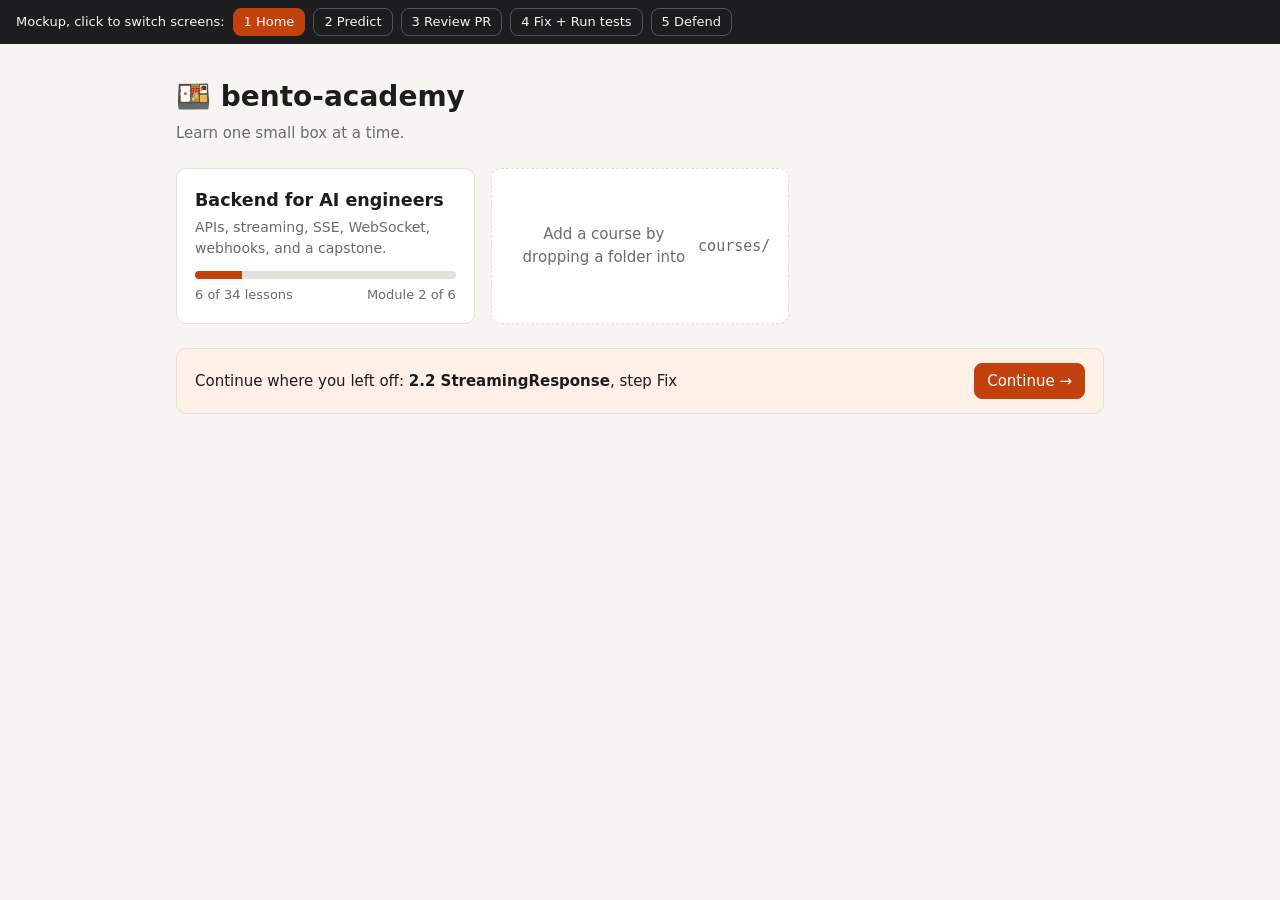
==== docs/ui-mockup.html @ 78157f22 "Add clickable UI mockup of the learning interface Co-Authored-By: Claude Opus 5.5 <noreply@anthropic" ====
<!doctype html>
<html lang="en">
<head>
<meta charset="utf-8">
<meta name="viewport" content="width=device-width, initial-scale=1">
<title>bento-academy UI mockup</title>
<style>
:root{
  --bg:#f6f5f2;--panel:#ffffff;--ink:#1d1d1f;--muted:#6b6b70;--line:#e3e1dc;
  --accent:#c2410c;--accent-soft:#fff1e8;--ok:#15803d;--ok-soft:#e8f6ed;
  --bad:#b91c1c;--bad-soft:#fdecec;--warn:#a16207;--warn-soft:#fdf6e3;
  --code-bg:#1e1e24;--code-ink:#e6e6e6;--code-muted:#7d7d88;--code-hl:#3a2a20;
  --radius:10px;--mono:ui-monospace,SFMono-Regular,Menlo,Consolas,monospace;
}
@media (prefers-color-scheme:dark){:root{
  --bg:#141417;--panel:#1c1c20;--ink:#ececf0;--muted:#9a9aa3;--line:#2c2c33;
  --accent:#fb923c;--accent-soft:#2a1d14;--ok:#4ade80;--ok-soft:#14261b;
  --bad:#f87171;--bad-soft:#2b1717;--warn:#facc15;--warn-soft:#2a2410;
}}
*{box-sizing:border-box}
body{margin:0;font:15px/1.5 system-ui,-apple-system,Segoe UI,sans-serif;background:var(--bg);color:var(--ink)}
button{font:inherit;cursor:pointer;border:1px solid var(--line);background:var(--panel);color:var(--ink);border-radius:8px;padding:6px 12px}
button.primary{background:var(--accent);border-color:var(--accent);color:#fff}
button:hover{border-color:var(--accent)}
code,pre{font-family:var(--mono)}
.mock-nav{display:flex;gap:8px;padding:8px 16px;background:var(--ink);color:var(--bg);font-size:13px;align-items:center;flex-wrap:wrap}
.mock-nav button{background:transparent;color:var(--bg);border-color:#555;padding:3px 10px;font-size:13px}
.mock-nav button.on{background:var(--accent);border-color:var(--accent);color:#fff}
.screen{display:none}.screen.on{display:block}

/* home */
.home{max-width:960px;margin:0 auto;padding:32px 16px}
.home h1{margin:0 0 4px;font-size:28px}
.home .sub{color:var(--muted);margin:0 0 24px}
.cards{display:grid;grid-template-columns:repeat(auto-fill,minmax(280px,1fr));gap:16px}
.card{background:var(--panel);border:1px solid var(--line);border-radius:var(--radius);padding:18px;cursor:pointer}
.card:hover{border-color:var(--accent)}
.card h3{margin:0 0 4px}.card p{margin:0 0 12px;color:var(--muted);font-size:14px}
.bar{height:8px;background:var(--line);border-radius:4px;overflow:hidden}
.bar>i{display:block;height:100%;background:var(--accent)}
.meta{display:flex;justify-content:space-between;font-size:13px;color:var(--muted);margin-top:6px}
.card.empty{border-style:dashed;cursor:default;display:flex;align-items:center;justify-content:center;color:var(--muted);min-height:140px;text-align:center}
.continue{margin-top:24px;background:var(--accent-soft);border:1px solid var(--line);border-radius:var(--radius);padding:14px 18px;display:flex;justify-content:space-between;align-items:center;gap:12px;flex-wrap:wrap}

/* lesson layout */
.top{display:flex;align-items:center;gap:12px;padding:10px 16px;background:var(--panel);border-bottom:1px solid var(--line);flex-wrap:wrap}
.crumbs{color:var(--muted);font-size:14px}.crumbs b{color:var(--ink)}
.top .spacer{flex:1}
.steps{display:flex;gap:4px;flex-wrap:wrap}
.step{font-size:13px;padding:4px 10px;border-radius:999px;border:1px solid var(--line);color:var(--muted);background:var(--panel)}
.step.done{color:var(--ok);border-color:var(--ok);background:var(--ok-soft)}
.step.cur{color:#fff;background:var(--accent);border-color:var(--accent)}
.layout{display:grid;grid-template-columns:240px minmax(0,1fr) minmax(0,1.15fr);height:calc(100vh - 100px)}
.side{border-right:1px solid var(--line);overflow:auto;padding:12px;background:var(--panel)}
.side h4{margin:14px 0 6px;font-size:12px;text-transform:uppercase;letter-spacing:.04em;color:var(--muted)}
.side a{display:flex;gap:8px;align-items:center;padding:5px 8px;border-radius:6px;color:var(--ink);text-decoration:none;font-size:14px}
.side a:hover{background:var(--bg)}.side a.cur{background:var(--accent-soft);font-weight:600}
.dot{width:16px;height:16px;border-radius:50%;border:2px solid var(--line);flex:none;display:grid;place-items:center;font-size:10px}
.dot.done{background:var(--ok);border-color:var(--ok);color:#fff}
.side .quiz{color:var(--muted)}
.left{overflow:auto;padding:20px 24px;border-right:1px solid var(--line)}
.left h2{margin:0 0 8px;font-size:22px}
.left h3{margin:20px 0 6px;font-size:16px}
.left p{margin:0 0 10px}
.ex{background:var(--code-bg);color:var(--code-ink);padding:12px;border-radius:8px;font-size:13px;overflow:auto}
.task{background:var(--accent-soft);border-left:4px solid var(--accent);padding:10px 14px;border-radius:6px}
.fold{border:1px solid var(--line);border-radius:8px;margin:10px 0;background:var(--panel)}
.fold summary{padding:10px 14px;cursor:pointer;font-weight:600}
.fold .body{padding:0 14px 12px;font-size:14px}
.lock{font-size:12px;color:var(--muted);font-weight:400;margin-left:6px}
.right{display:flex;flex-direction:column;min-height:0}
.tool{display:flex;gap:8px;padding:8px 12px;border-bottom:1px solid var(--line);background:var(--panel);align-items:center;flex-wrap:wrap}
.tool .file{font-family:var(--mono);font-size:13px;color:var(--muted);margin-right:auto}
.sync{font-size:12px;color:var(--ok)}
.editor{flex:1;background:var(--code-bg);color:var(--code-ink);font:13px/1.6 var(--mono);overflow:auto;padding:10px 0;min-height:0}
.ln{display:flex;white-space:pre}
.ln .n{width:44px;text-align:right;padding-right:12px;color:var(--code-muted);user-select:none;flex:none}
.ln.hl{background:var(--code-hl)}
.ln .cm{color:#8fbf7f}.ln .kw{color:#c792ea}.ln .st{color:#f0c674}
.review .ln{cursor:pointer}.review .ln:hover .n{color:var(--accent)}
.review .ln.flag .n::before{content:"● ";color:var(--accent)}
.results{border-top:1px solid var(--line);background:var(--panel);max-height:40%;overflow:auto;padding:10px 14px}
.results h4{margin:0 0 8px;display:flex;justify-content:space-between;font-size:14px}
.chk{display:flex;gap:10px;padding:6px 0;border-bottom:1px solid var(--line);font-size:14px}
.chk:last-child{border:0}
.chk .ic{flex:none;width:20px;text-align:center;font-weight:700}
.chk.pass .ic{color:var(--ok)}.chk.fail .ic{color:var(--bad)}
.chk small{display:block;color:var(--muted)}
.tag{font-size:11px;padding:1px 7px;border-radius:999px;border:1px solid var(--line);margin-left:6px;color:var(--muted)}
.tag.bp{border-color:var(--accent);color:var(--accent)}
.comment{margin:4px 12px 8px 56px;background:var(--panel);color:var(--ink);border:1px solid var(--line);border-radius:8px;padding:8px 10px;font:13px/1.4 system-ui,sans-serif;white-space:normal}
.comment .row{display:flex;gap:6px;margin-bottom:6px;flex-wrap:wrap}
.comment select,.comment textarea{font:inherit;background:var(--bg);color:var(--ink);border:1px solid var(--line);border-radius:6px;padding:4px}
.comment textarea{width:100%;min-height:44px}
.sev-blocker{color:var(--bad)}.sev-major{color:var(--warn)}
.score{display:grid;grid-template-columns:repeat(3,1fr);gap:8px;margin-bottom:10px}
.score div{background:var(--bg);border-radius:8px;padding:8px;text-align:center;font-size:13px;color:var(--muted)}
.score b{display:block;font-size:20px;color:var(--ink)}
.pr{font-size:13px;color:var(--muted);padding:8px 12px;border-bottom:1px solid var(--line);background:var(--panel)}
.pr b{color:var(--ink)}
.badge{display:inline-block;font-size:11px;padding:1px 8px;border-radius:999px;background:var(--warn-soft);color:var(--warn);margin-left:6px}
.opt{display:block;border:1px solid var(--line);border-radius:8px;padding:8px 12px;margin:6px 0;cursor:pointer;background:var(--panel)}
.opt.right-ans{border-color:var(--ok);background:var(--ok-soft)}
.note{font-size:13px;color:var(--muted)}
@media (max-width:900px){
  .layout{grid-template-columns:1fr;height:auto}
  .side{display:none}
  .left{border-right:0;border-bottom:1px solid var(--line)}
  .editor{min-height:360px}
}
</style>
</head>
<body>

<div class="mock-nav">
  <span>Mockup, click to switch screens:</span>
  <button data-s="home" class="on">1 Home</button>
  <button data-s="predict">2 Predict</button>
  <button data-s="review">3 Review PR</button>
  <button data-s="fix">4 Fix + Run tests</button>
  <button data-s="defend">5 Defend</button>
</div>

<!-- HOME -->
<section class="screen on" id="home">
  <div class="home">
    <h1>🍱 bento-academy</h1>
    <p class="sub">Learn one small box at a time.</p>
    <div class="cards">
      <div class="card" data-go="fix">
        <h3>Backend for AI engineers</h3>
        <p>APIs, streaming, SSE, WebSocket, webhooks, and a capstone.</p>
        <div class="bar"><i style="width:18%"></i></div>
        <div class="meta"><span>6 of 34 lessons</span><span>Module 2 of 6</span></div>
      </div>
      <div class="card empty">Add a course by dropping a folder into <code>courses/</code></div>
    </div>
    <div class="continue">
      <span>Continue where you left off: <b>2.2 StreamingResponse</b>, step Fix</span>
      <button class="primary" data-go="fix">Continue →</button>
    </div>
  </div>
</section>

<!-- shared lesson chrome is duplicated per screen for a static mockup -->
<template id="chrome">
  <div class="top">
    <span class="crumbs">Backend for AI engineers › Streaming › <b>2.2 StreamingResponse</b></span>
    <span class="spacer"></span>
    <div class="steps">
      <span class="step" data-k="concept">Concept</span>
      <span class="step" data-k="predict">Predict</span>
      <span class="step" data-k="review">Review</span>
      <span class="step" data-k="fix">Fix</span>
      <span class="step" data-k="prove">Prove</span>
      <span class="step" data-k="defend">Defend</span>
    </div>
  </div>
</template>
<template id="side">
  <nav class="side">
    <h4>1 · API fundamentals</h4>
    <a><span class="dot done">✓</span>1.1 Methods & status codes</a>
    <a><span class="dot done">✓</span>1.2 Pydantic models</a>
    <a><span class="dot done">✓</span>1.3 Async vs sync</a>
    <a><span class="dot done">✓</span>1.4 Timeouts & retries</a>
    <a><span class="dot done">✓</span>1.5 Error handling</a>
    <a><span class="dot done">✓</span>1.6 Pagination</a>
    <a><span class="dot"></span>1.7 Auth: API key & JWT</a>
    <a class="quiz"><span class="dot"></span>Quiz · Design question</a>
    <h4>2 · Streaming</h4>
    <a><span class="dot done">✓</span>2.1 Generators</a>
    <a class="cur"><span class="dot"></span>2.2 StreamingResponse</a>
    <a><span class="dot"></span>2.3 Chunked transfer</a>
    <a><span class="dot"></span>2.4 Backpressure</a>
    <a><span class="dot"></span>2.5 Client disconnects</a>
    <a class="quiz"><span class="dot"></span>Quiz · Design question</a>
    <h4>3 · SSE</h4><a><span class="dot"></span>3.1 Event format</a><a><span class="dot"></span>…</a>
    <h4>4 · WebSocket</h4><a><span class="dot"></span>…</a>
    <h4>5 · Webhooks</h4><a><span class="dot"></span>…</a>
    <h4>6 · Capstone</h4><a><span class="dot"></span>…</a>
  </nav>
</template>

<!-- PREDICT -->
<section class="screen" id="predict" data-step="predict">
  <div class="layout">
    <div data-side></div>
    <div class="left">
      <h2>Predict</h2>
      <p class="note">Read the code on the right. Answer before you run it.</p>
      <h3>Q1. The client reads the stream as it arrives. When does it see the first token?</h3>
      <label class="opt">A. After ~1.0 s, when the whole response is ready</label>
      <label class="opt right-ans">B. After ~0.1 s, the first <code>yield</code> ✓</label>
      <label class="opt">C. Immediately, before the generator starts</label>
      <p class="note">✓ Correct. <code>StreamingResponse</code> sends each chunk as the generator yields it. Click <b>Run it</b> to see the timings.</p>
      <h3>Q2. Does the response have a <code>Content-Length</code> header?</h3>
      <label class="opt">A. Yes, FastAPI computes it</label>
      <label class="opt">B. No, the length is unknown up front</label>
    </div>
    <div class="right">
      <div class="tool"><span class="file">predict/snippet.py (read-only)</span><button class="primary">▶ Run it</button></div>
      <div class="editor" data-code="predict"></div>
      <div class="results"><h4>Output</h4><pre style="margin:0;font-size:13px">t=0.10s  b'tok0 '
t=0.20s  b'tok1 '
…
t=1.00s  b'tok9 '</pre></div>
    </div>
  </div>
</section>

<!-- REVIEW -->
<section class="screen" id="review" data-step="review">
  <div class="layout">
    <div data-side></div>
    <div class="left">
      <h2>Review the PR</h2>
      <p>An AI agent opened this PR: <i>“Add /chat/stream endpoint that streams LLM tokens.”</i> The tests it wrote pass. Would you merge it?</p>
      <p class="note">Click a line number to leave a comment. Pick severity and category, and say why in one line.</p>
      <div class="task">Find the blockers. You can leave as many comments as you want; comments on correct code count against precision.</div>
      <h3>Your review</h3>
      <div class="score">
        <div><b>2 / 3</b>blockers found</div>
        <div><b>1 / 2</b>majors found</div>
        <div><b>1</b>false alarm</div>
      </div>
      <details class="fold"><summary>Missed: line 13 — blocker</summary><div class="body">The generator never stops when the client disconnects. Each abandoned tab keeps billing LLM tokens. Fix: catch cancellation and close the upstream stream in <code>finally</code>.</div></details>
      <details class="fold"><summary>Model review (how a Lead would write it)</summary><div class="body">Blocking: <code>time.sleep</code> inside an async generator stalls the event loop for every user…</div></details>
      <button class="primary" style="margin-top:8px">Submit review</button>
      <button>Next: fix it →</button>
    </div>
    <div class="right review">
      <div class="pr"><b>PR #12</b> by <b>ai-agent</b><span class="badge">AI-generated</span> · app/chat.py · +24 −0</div>
      <div class="editor" data-code="review"></div>
    </div>
  </div>
</section>

<!-- FIX -->
<section class="screen" id="fix" data-step="fix">
  <div class="layout">
    <div data-side></div>
    <div class="left">
      <h2>2.2 StreamingResponse</h2>
      <p>A normal response is built in full, then sent. A <b>streaming</b> response is sent piece by piece while your code is still producing it. In FastAPI you return a <code>StreamingResponse</code> wrapping a generator; each <code>yield</code> becomes one chunk on the wire…</p>
      <h3>Worked example</h3>
      <pre class="ex">async def tokens():
    for t in ["Hel", "lo"]:
        yield t.encode()

@app.get("/demo")
async def demo():
    return StreamingResponse(tokens(), media_type="text/plain")</pre>
      <h3>Your task</h3>
      <div class="task">Fix the PR you reviewed: stream tokens from <code>fake_llm()</code> without blocking the event loop, and stop generating when the client disconnects.</div>
      <details class="fold"><summary>Hints (1 of 3 shown)</summary><div class="body">1. Which call in the generator blocks the whole event loop? There is an async version of it.</div></details>
      <details class="fold"><summary>Best practice <span class="lock">unlocks when tests pass · open early</span></summary><div class="body">
        <b>In production</b> · <b>Common mistakes</b> · <b>Trade-offs</b> · <b>What breaks at scale</b> · <b>Security & reliability</b> · <b>Observability</b>
      </div></details>
      <details class="fold"><summary>Stretch: cap stream duration at 60 s <span class="lock">optional · own tests</span></summary><div class="body">…</div></details>
      <details class="fold"><summary>Read more</summary><div class="body">FastAPI: Stream Data · Starlette: Responses · HTTPX: Streaming responses</div></details>
    </div>
    <div class="right">
      <div class="tool">
        <span class="file">exercises/…/02-streaming-response/main.py</span>
        <span class="sync">● synced with disk</span>
        <button class="primary">▶ Run tests <small>Ctrl+Enter</small></button>
        <button>Hint</button><button>Show solution</button><button>Reset</button>
      </div>
      <div class="editor" data-code="fix"></div>
      <div class="results">
        <h4><span>Tests · 3 of 4 passed</span><span class="note">0.9 s</span></h4>
        <div class="chk pass"><span class="ic">✓</span><div>Endpoint returns 200 with text/plain</div></div>
        <div class="chk pass"><span class="ic">✓</span><div>Tokens arrive in more than one chunk</div></div>
        <div class="chk pass"><span class="ic">✓</span><div>First chunk arrives before the stream ends <span class="tag bp">best practice</span></div></div>
        <div class="chk fail"><span class="ic">✗</span><div>Generator stops after the client disconnects <span class="tag bp">best practice</span>
          <small>Expected the fake LLM to stop within 0.5 s of disconnect; it produced all 50 tokens. Hint: wrap the loop in try/finally.</small>
          <small><a href="#" style="color:var(--muted)">Show details</a></small></div></div>
      </div>
    </div>
  </div>
</section>

<!-- DEFEND -->
<section class="screen" id="defend" data-step="defend">
  <div class="layout">
    <div data-side></div>
    <div class="left">
      <h2>Defend it</h2>
      <p class="note">Answer out loud or in the box, then reveal the model answer.</p>
      <h3>Interview 1</h3>
      <p>Your streaming endpoint works locally but users behind the company proxy get the whole answer at once after 20 s. Walk me through how you'd debug it and what you'd change.</p>
      <textarea style="width:100%;min-height:90px;background:var(--panel);color:var(--ink);border:1px solid var(--line);border-radius:8px;padding:8px;font:inherit" placeholder="Your answer…"></textarea>
      <details class="fold"><summary>Reveal model answer</summary><div class="body">Suspect buffering by an intermediary…</div></details>
      <h3>Interview 2</h3>
      <p>Why might you choose NDJSON over SSE for an internal service-to-service token stream?</p>
      <details class="fold"><summary>Reveal model answer</summary><div class="body">…</div></details>
      <h3>Lesson complete</h3>
      <p>✓ Predict · ✓ Review (2/3 blockers) · ✓ Tests · ✓ Prove · <button class="primary">Next lesson →</button></p>
    </div>
    <div class="right">
      <div class="tool"><span class="file">Best practice</span></div>
      <div class="left" style="border:0">
        <h3>In production</h3><p>Behind nginx or a CDN, disable response buffering for streaming routes…</p>
        <h3>Common mistakes</h3>
        <pre class="ex"># ✗ blocks every user
time.sleep(0.1)
# ✓
await asyncio.sleep(0.1)</pre>
        <h3>Trade-offs</h3><p>Plain streaming vs SSE vs WebSocket…</p>
        <h3>What breaks at scale</h3><p>One open connection per user per worker…</p>
        <h3>Observability</h3><p>Log time-to-first-token, tokens/s, and disconnect reason…</p>
      </div>
    </div>
  </div>
</section>

<script>
const code = {
predict:`from fastapi import FastAPI
from fastapi.responses import StreamingResponse
import asyncio

app = FastAPI()

async def tokens():
    for i in range(10):
        await asyncio.sleep(0.1)
        yield f"tok{i} ".encode()

@app.get("/stream")
async def stream():
    return StreamingResponse(tokens(), media_type="text/plain")`,
review:`import time
from fastapi import FastAPI
from fastapi.responses import StreamingResponse
from .llm import fake_llm

app = FastAPI()

def log(msg):
    print(msg)

async def gen(prompt: str):
    log(f"prompt={prompt}")
    for tok in fake_llm(prompt):
        time.sleep(0.05)  # pace the output
        yield tok

@app.get("/chat/stream")
async def chat_stream(prompt: str):
    # stream the answer back to the user
    return StreamingResponse(gen(prompt))`,
fix:`import asyncio
from fastapi import FastAPI, Request
from fastapi.responses import StreamingResponse
from shared.fake_llm import fake_llm

app = FastAPI()

async def gen(request: Request, prompt: str):
    # TODO: don't block the event loop
    # TODO: stop when the client disconnects
    async for tok in fake_llm(prompt):
        yield tok.encode()

@app.get("/chat/stream")
async def chat_stream(request: Request, prompt: str):
    return StreamingResponse(gen(request, prompt), media_type="text/plain")`};
const esc=s=>s.replace(/&/g,"&amp;").replace(/</g,"&lt;");
function paint(src){
  return esc(src).split("\n").map((l,i)=>{
    l=l.replace(/(#.*)$/,'<span class="cm">$1</span>')
       .replace(/\b(import|from|async|def|await|for|in|return|yield)\b/g,'<span class="kw">$1</span>');
    return `<div class="ln" data-l="${i+1}"><span class="n">${i+1}</span><span>${l}</span></div>`;
  }).join("");
}
document.querySelectorAll("[data-code]").forEach(el=>el.innerHTML=paint(code[el.dataset.code]));
// pre-filled review comments
const rv=document.querySelector('#review [data-code]');
function addComment(line,sev,cat,text){
  const ln=rv.querySelector(`[data-l="${line}"]`);ln.classList.add("flag");
  const c=document.createElement("div");c.className="comment";
  c.innerHTML=`<div class="row"><select><option ${sev=="blocker"?"selected":""}>blocker</option><option ${sev=="major"?"selected":""}>major</option><option ${sev=="nit"?"selected":""}>nit</option></select>
  <select><option ${cat=="correctness"?"selected":""}>correctness</option><option ${cat=="security"?"selected":""}>security</option><option ${cat=="scale"?"selected":""}>scale</option><option ${cat=="reliability"?"selected":""}>reliability</option><option ${cat=="style"?"selected":""}>style</option></select></div>
  <textarea>${text}</textarea>`;
  ln.after(c);
}
addComment(14,"blocker","scale","time.sleep in an async generator blocks the event loop for every request.");
addComment(17,"major","reliability","No media_type, and prompt has no length limit.");
rv.addEventListener("click",e=>{const ln=e.target.closest(".ln");if(ln&&!ln.classList.contains("flag"))addComment(+ln.dataset.l,"major","correctness","")});
// chrome
const chromeHtml=document.getElementById("chrome").innerHTML, side=document.getElementById("side").innerHTML;
const order=["concept","predict","review","fix","prove","defend"];
document.querySelectorAll("[data-step]").forEach(s=>{
  s.insertAdjacentHTML("afterbegin",chromeHtml);
  s.querySelector("[data-side]").outerHTML=side;
  const cur=order.indexOf(s.dataset.step);
  s.querySelectorAll(".step").forEach(st=>{const i=order.indexOf(st.dataset.k);if(i<cur)st.classList.add("done");if(i===cur)st.classList.add("cur")});
});
function show(id){
  document.querySelectorAll(".screen").forEach(s=>s.classList.toggle("on",s.id===id));
  document.querySelectorAll(".mock-nav button").forEach(b=>b.classList.toggle("on",b.dataset.s===id));
  window.scrollTo(0,0);
}
document.querySelectorAll("[data-s]").forEach(b=>b.onclick=()=>show(b.dataset.s));
document.querySelectorAll("[data-go]").forEach(b=>b.onclick=()=>show(b.dataset.go));
</script>
</body>
</html>
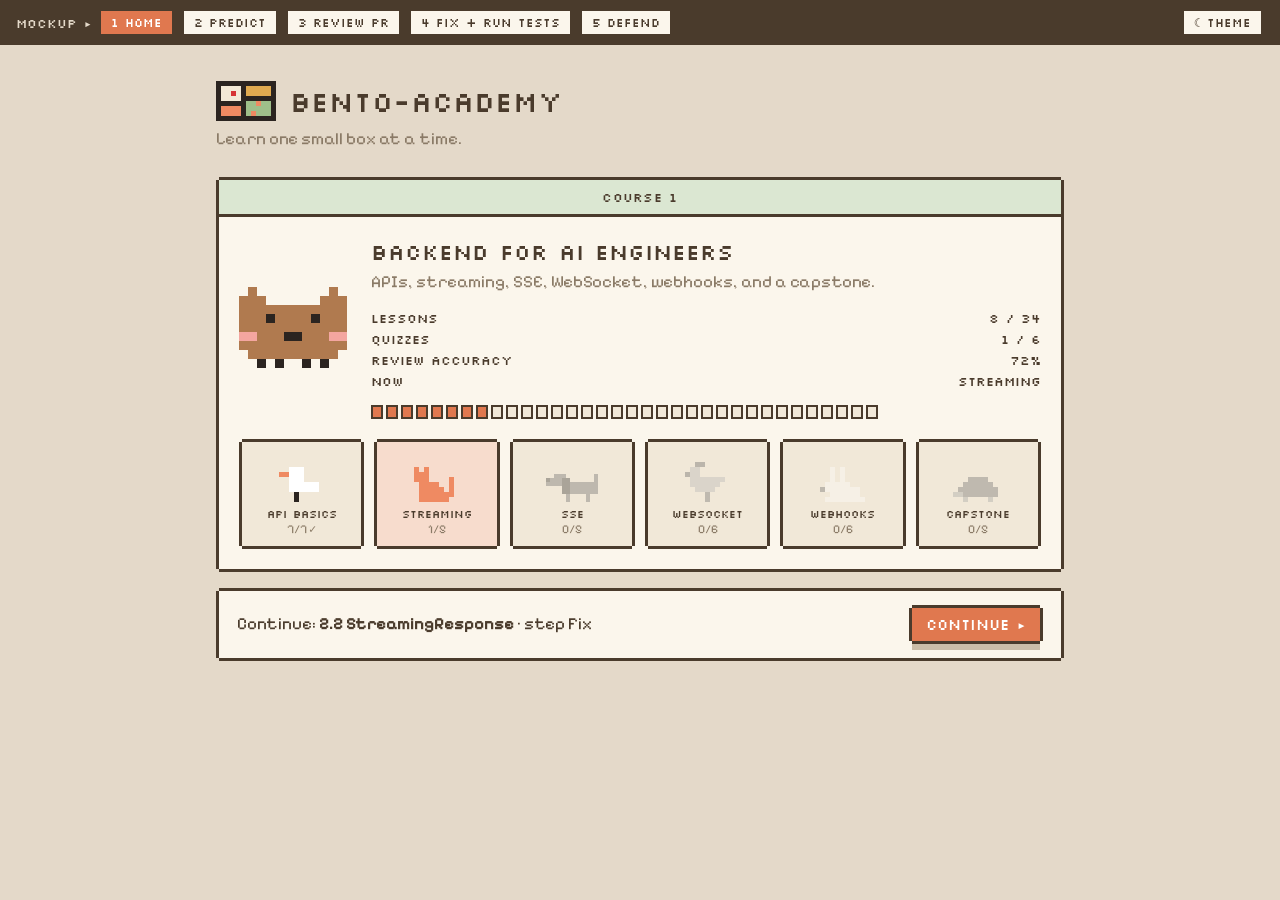
==== commit 24d009fb: "Restyle UI mockup as cozy 8-bit pixel art Co-Authored-By: Claude Opus 5.5 <noreply@anthropic.com> Cl" ====
--- a/docs/ui-mockup.html
+++ b/docs/ui-mockup.html
@@ -4,181 +4,279 @@
 <meta charset="utf-8">
 <meta name="viewport" content="width=device-width, initial-scale=1">
 <title>bento-academy UI mockup</title>
+<link rel="preconnect" href="https://fonts.googleapis.com">
+<link rel="preconnect" href="https://fonts.gstatic.com" crossorigin>
+<link href="https://fonts.googleapis.com/css2?family=Pixelify+Sans:wght@400;600&family=Silkscreen&display=swap" rel="stylesheet">
 <style>
 :root{
-  --bg:#f6f5f2;--panel:#ffffff;--ink:#1d1d1f;--muted:#6b6b70;--line:#e3e1dc;
-  --accent:#c2410c;--accent-soft:#fff1e8;--ok:#15803d;--ok-soft:#e8f6ed;
-  --bad:#b91c1c;--bad-soft:#fdecec;--warn:#a16207;--warn-soft:#fdf6e3;
-  --code-bg:#1e1e24;--code-ink:#e6e6e6;--code-muted:#7d7d88;--code-hl:#3a2a20;
-  --radius:10px;--mono:ui-monospace,SFMono-Regular,Menlo,Consolas,monospace;
-}
-@media (prefers-color-scheme:dark){:root{
-  --bg:#141417;--panel:#1c1c20;--ink:#ececf0;--muted:#9a9aa3;--line:#2c2c33;
-  --accent:#fb923c;--accent-soft:#2a1d14;--ok:#4ade80;--ok-soft:#14261b;
-  --bad:#f87171;--bad-soft:#2b1717;--warn:#facc15;--warn-soft:#2a2410;
+  --bg:#e4d9c9;          /* beige page, like the animal sheet */
+  --panel:#fbf6ec;       /* cream card */
+  --panel-2:#f1e8d8;     /* inset areas */
+  --ink:#4a3b2c;         /* dark brown pixel lines and text */
+  --muted:#8a7a66;
+  --accent:#e0784f;      /* cat orange */
+  --accent-ink:#ffffff;
+  --accent-soft:#f7dccd;
+  --mint:#dbe7d2;        /* header bar, like the pet card */
+  --ok:#5b7a4f;--ok-soft:#dbe7d2;
+  --bad:#c84a3a;--bad-soft:#f6d9d2;
+  --warn:#b8862f;--warn-soft:#f5e6c4;
+  --shadow:#cbbda8;
+  --code-bg:#2e2a24;--code-ink:#f1e7d3;--code-muted:#8a7d6a;--code-hl:#4a3a2c;
+  --code-kw:#f0a070;--code-cm:#9fbf8a;
+  --px:3px;
+  --pixel:"Pixelify Sans","Silkscreen",ui-monospace,monospace;
+  --label:"Silkscreen","Pixelify Sans",ui-monospace,monospace;
+  --mono:ui-monospace,SFMono-Regular,Menlo,Consolas,monospace;
+}
+@media (prefers-color-scheme:dark){:root:not([data-theme="light"]){
+  --bg:#231e19;--panel:#2f2822;--panel-2:#3a3129;--ink:#efe3cf;--muted:#a8977f;
+  --accent:#f08a5d;--accent-soft:#4a3125;--mint:#34402f;--ok:#9cc48a;--ok-soft:#2f3d2a;
+  --bad:#f08272;--bad-soft:#4a2620;--warn:#e8bd5f;--warn-soft:#45381c;--shadow:#16120e;
+  --code-bg:#1b1814;
 }}
+:root[data-theme="dark"]{
+  --bg:#231e19;--panel:#2f2822;--panel-2:#3a3129;--ink:#efe3cf;--muted:#a8977f;
+  --accent:#f08a5d;--accent-soft:#4a3125;--mint:#34402f;--ok:#9cc48a;--ok-soft:#2f3d2a;
+  --bad:#f08272;--bad-soft:#4a2620;--warn:#e8bd5f;--warn-soft:#45381c;--shadow:#16120e;
+  --code-bg:#1b1814;
+}
 *{box-sizing:border-box}
-body{margin:0;font:15px/1.5 system-ui,-apple-system,Segoe UI,sans-serif;background:var(--bg);color:var(--ink)}
-button{font:inherit;cursor:pointer;border:1px solid var(--line);background:var(--panel);color:var(--ink);border-radius:8px;padding:6px 12px}
-button.primary{background:var(--accent);border-color:var(--accent);color:#fff}
-button:hover{border-color:var(--accent)}
-code,pre{font-family:var(--mono)}
-.mock-nav{display:flex;gap:8px;padding:8px 16px;background:var(--ink);color:var(--bg);font-size:13px;align-items:center;flex-wrap:wrap}
-.mock-nav button{background:transparent;color:var(--bg);border-color:#555;padding:3px 10px;font-size:13px}
-.mock-nav button.on{background:var(--accent);border-color:var(--accent);color:#fff}
+html{-webkit-font-smoothing:none}
+body{margin:0;font:17px/1.45 var(--pixel);background:var(--bg);color:var(--ink)}
+code{font-family:var(--mono);font-size:.85em;background:var(--panel-2);padding:0 4px}
+svg.sprite{image-rendering:pixelated;shape-rendering:crispEdges;display:block}
+
+/* ---------- pixel primitives ---------- */
+/* Notched-corner pixel border: four hard shadows, no blur. */
+.px{
+  box-shadow:
+    0 calc(-1*var(--px)) 0 0 var(--ink),
+    0 var(--px) 0 0 var(--ink),
+    calc(-1*var(--px)) 0 0 0 var(--ink),
+    var(--px) 0 0 0 var(--ink);
+  margin:var(--px);
+}
+.px-drop{
+  box-shadow:
+    0 calc(-1*var(--px)) 0 0 var(--ink),
+    0 var(--px) 0 0 var(--ink),
+    calc(-1*var(--px)) 0 0 0 var(--ink),
+    var(--px) 0 0 0 var(--ink),
+    0 calc(3*var(--px)) 0 0 var(--shadow);
+}
+.btn{
+  font:15px var(--label);cursor:pointer;border:0;padding:7px 14px;margin:var(--px);
+  background:var(--panel);color:var(--ink);
+}
+.btn:hover{background:var(--panel-2)}
+.btn:active{transform:translateY(var(--px));box-shadow:
+    0 calc(-1*var(--px)) 0 0 var(--ink),0 var(--px) 0 0 var(--ink),
+    calc(-1*var(--px)) 0 0 0 var(--ink),var(--px) 0 0 0 var(--ink)}
+.btn.primary{background:var(--accent);color:var(--accent-ink)}
+.btn.primary:hover{filter:brightness(1.05)}
+.btn small{font-size:11px;opacity:.85}
+.label{font-family:var(--label);font-size:13px;letter-spacing:.02em;text-transform:uppercase}
+
+/* ---------- mockup switcher ---------- */
+.mock-nav{display:flex;gap:6px;padding:8px 16px;background:var(--ink);color:var(--bg);align-items:center;flex-wrap:wrap}
+.mock-nav span{font:13px var(--label)}
+.mock-nav .btn{font-size:12px;padding:4px 10px}
+.mock-nav .btn.on{background:var(--accent);color:#fff}
 .screen{display:none}.screen.on{display:block}
 
-/* home */
-.home{max-width:960px;margin:0 auto;padding:32px 16px}
-.home h1{margin:0 0 4px;font-size:28px}
-.home .sub{color:var(--muted);margin:0 0 24px}
-.cards{display:grid;grid-template-columns:repeat(auto-fill,minmax(280px,1fr));gap:16px}
-.card{background:var(--panel);border:1px solid var(--line);border-radius:var(--radius);padding:18px;cursor:pointer}
-.card:hover{border-color:var(--accent)}
-.card h3{margin:0 0 4px}.card p{margin:0 0 12px;color:var(--muted);font-size:14px}
-.bar{height:8px;background:var(--line);border-radius:4px;overflow:hidden}
-.bar>i{display:block;height:100%;background:var(--accent)}
-.meta{display:flex;justify-content:space-between;font-size:13px;color:var(--muted);margin-top:6px}
-.card.empty{border-style:dashed;cursor:default;display:flex;align-items:center;justify-content:center;color:var(--muted);min-height:140px;text-align:center}
-.continue{margin-top:24px;background:var(--accent-soft);border:1px solid var(--line);border-radius:var(--radius);padding:14px 18px;display:flex;justify-content:space-between;align-items:center;gap:12px;flex-wrap:wrap}
-
-/* lesson layout */
-.top{display:flex;align-items:center;gap:12px;padding:10px 16px;background:var(--panel);border-bottom:1px solid var(--line);flex-wrap:wrap}
-.crumbs{color:var(--muted);font-size:14px}.crumbs b{color:var(--ink)}
+/* ---------- home ---------- */
+.home{max-width:880px;margin:0 auto;padding:36px 16px 48px}
+.brand{display:flex;align-items:center;gap:14px}
+.brand h1{margin:0;font:28px var(--label)}
+.home .sub{color:var(--muted);margin:6px 0 28px}
+.course{background:var(--panel)}
+.course .head{background:var(--mint);padding:8px 16px;border-bottom:var(--px) solid var(--ink);text-align:center}
+.course .body{padding:20px;display:grid;grid-template-columns:auto 1fr;gap:24px;align-items:center}
+.course h2{margin:0 0 4px;font:22px var(--label)}
+.course p{margin:0 0 14px;color:var(--muted)}
+.stats{display:grid;grid-template-columns:1fr auto;gap:2px 24px;font-family:var(--label);font-size:13px;margin-bottom:14px}
+.stats span:nth-child(even){text-align:right}
+.blocks{display:flex;gap:3px;flex-wrap:wrap}
+.blocks i{width:12px;height:14px;background:var(--panel-2);outline:2px solid var(--ink);outline-offset:-2px}
+.blocks i.f{background:var(--accent)}
+.modules{display:grid;grid-template-columns:repeat(6,1fr);gap:10px;padding:0 20px 20px}
+.mod{background:var(--panel-2);padding:12px 6px 8px;text-align:center;cursor:pointer}
+.mod .art{height:48px;display:flex;align-items:flex-end;justify-content:center;margin-bottom:6px}
+.mod .name{font:11px var(--label);line-height:1.2}
+.mod .st{font-size:12px;color:var(--muted)}
+.mod.locked{cursor:default}
+.mod.locked .art{filter:grayscale(1) opacity(.35)}
+.mod.cur{background:var(--accent-soft)}
+.continue{margin-top:22px;background:var(--panel);padding:14px 18px;display:flex;justify-content:space-between;align-items:center;gap:12px;flex-wrap:wrap}
+
+/* ---------- lesson chrome ---------- */
+.top{display:flex;align-items:center;gap:12px;padding:8px 16px;background:var(--mint);border-bottom:var(--px) solid var(--ink);flex-wrap:wrap}
+.crumbs{font-size:15px;color:var(--muted)}.crumbs b{color:var(--ink);font-weight:600}
 .top .spacer{flex:1}
-.steps{display:flex;gap:4px;flex-wrap:wrap}
-.step{font-size:13px;padding:4px 10px;border-radius:999px;border:1px solid var(--line);color:var(--muted);background:var(--panel)}
-.step.done{color:var(--ok);border-color:var(--ok);background:var(--ok-soft)}
-.step.cur{color:#fff;background:var(--accent);border-color:var(--accent)}
-.layout{display:grid;grid-template-columns:240px minmax(0,1fr) minmax(0,1.15fr);height:calc(100vh - 100px)}
-.side{border-right:1px solid var(--line);overflow:auto;padding:12px;background:var(--panel)}
-.side h4{margin:14px 0 6px;font-size:12px;text-transform:uppercase;letter-spacing:.04em;color:var(--muted)}
-.side a{display:flex;gap:8px;align-items:center;padding:5px 8px;border-radius:6px;color:var(--ink);text-decoration:none;font-size:14px}
-.side a:hover{background:var(--bg)}.side a.cur{background:var(--accent-soft);font-weight:600}
-.dot{width:16px;height:16px;border-radius:50%;border:2px solid var(--line);flex:none;display:grid;place-items:center;font-size:10px}
-.dot.done{background:var(--ok);border-color:var(--ok);color:#fff}
+.steps{display:flex;gap:2px;flex-wrap:wrap}
+.step{font:12px var(--label);padding:4px 9px;margin:var(--px);background:var(--panel);color:var(--muted)}
+.step.done{background:var(--ok-soft);color:var(--ok)}
+.step.done::before{content:"✓ "}
+.step.cur{background:var(--accent);color:#fff}
+.layout{display:grid;grid-template-columns:250px minmax(0,1fr) minmax(0,1.15fr);height:calc(100vh - 96px)}
+.side{border-right:var(--px) solid var(--ink);overflow:auto;padding:10px 10px 20px;background:var(--panel)}
+.side h4{margin:14px 4px 6px;display:flex;align-items:center;gap:8px;font:12px var(--label);color:var(--muted)}
+.side a{display:flex;gap:8px;align-items:center;padding:4px 8px;color:var(--ink);text-decoration:none;font-size:15px;cursor:pointer}
+.side a:hover{background:var(--panel-2)}
+.side a.cur{background:var(--accent-soft);font-weight:600}
+.box{width:14px;height:14px;flex:none;outline:2px solid var(--ink);outline-offset:-2px;display:grid;place-items:center;font:10px var(--label);color:#fff}
+.box.done{background:var(--ok);outline-color:var(--ok)}
 .side .quiz{color:var(--muted)}
-.left{overflow:auto;padding:20px 24px;border-right:1px solid var(--line)}
-.left h2{margin:0 0 8px;font-size:22px}
-.left h3{margin:20px 0 6px;font-size:16px}
+.left{overflow:auto;padding:20px 24px;border-right:var(--px) solid var(--ink);background:var(--panel)}
+.left h2{margin:0 0 10px;font:22px var(--label)}
+.left h3{margin:22px 0 6px;font:15px var(--label)}
 .left p{margin:0 0 10px}
-.ex{background:var(--code-bg);color:var(--code-ink);padding:12px;border-radius:8px;font-size:13px;overflow:auto}
-.task{background:var(--accent-soft);border-left:4px solid var(--accent);padding:10px 14px;border-radius:6px}
-.fold{border:1px solid var(--line);border-radius:8px;margin:10px 0;background:var(--panel)}
-.fold summary{padding:10px 14px;cursor:pointer;font-weight:600}
-.fold .body{padding:0 14px 12px;font-size:14px}
-.lock{font-size:12px;color:var(--muted);font-weight:400;margin-left:6px}
-.right{display:flex;flex-direction:column;min-height:0}
-.tool{display:flex;gap:8px;padding:8px 12px;border-bottom:1px solid var(--line);background:var(--panel);align-items:center;flex-wrap:wrap}
-.tool .file{font-family:var(--mono);font-size:13px;color:var(--muted);margin-right:auto}
-.sync{font-size:12px;color:var(--ok)}
-.editor{flex:1;background:var(--code-bg);color:var(--code-ink);font:13px/1.6 var(--mono);overflow:auto;padding:10px 0;min-height:0}
+.ex{background:var(--code-bg);color:var(--code-ink);padding:12px;font:13px/1.55 var(--mono);overflow:auto;margin:6px var(--px) 10px}
+.task{background:var(--accent-soft);padding:10px 14px;margin:8px var(--px)}
+.task .label{display:block;color:var(--accent);margin-bottom:2px}
+.fold{background:var(--panel);margin:12px var(--px)}
+.fold summary{padding:8px 12px;cursor:pointer;font:14px var(--label);list-style:none;display:flex;align-items:center;gap:8px}
+.fold summary::-webkit-details-marker{display:none}
+.fold summary::before{content:"▶";font-size:10px}
+.fold[open] summary::before{content:"▼"}
+.fold .body{padding:0 14px 12px;font-size:15px}
+.lock{font:11px var(--label);color:var(--muted);margin-left:auto}
+.right{display:flex;flex-direction:column;min-height:0;background:var(--panel)}
+.tool{display:flex;gap:6px;padding:8px 10px;border-bottom:var(--px) solid var(--ink);background:var(--panel);align-items:center;flex-wrap:wrap}
+.tool .file{font:12px var(--mono);color:var(--muted);margin-right:auto}
+.sync{font:11px var(--label);color:var(--ok)}
+.editor{flex:1;background:var(--code-bg);color:var(--code-ink);font:13px/1.65 var(--mono);overflow:auto;padding:10px 0;min-height:0}
 .ln{display:flex;white-space:pre}
-.ln .n{width:44px;text-align:right;padding-right:12px;color:var(--code-muted);user-select:none;flex:none}
-.ln.hl{background:var(--code-hl)}
-.ln .cm{color:#8fbf7f}.ln .kw{color:#c792ea}.ln .st{color:#f0c674}
-.review .ln{cursor:pointer}.review .ln:hover .n{color:var(--accent)}
-.review .ln.flag .n::before{content:"● ";color:var(--accent)}
-.results{border-top:1px solid var(--line);background:var(--panel);max-height:40%;overflow:auto;padding:10px 14px}
-.results h4{margin:0 0 8px;display:flex;justify-content:space-between;font-size:14px}
-.chk{display:flex;gap:10px;padding:6px 0;border-bottom:1px solid var(--line);font-size:14px}
+.ln .n{width:46px;text-align:right;padding-right:12px;color:var(--code-muted);user-select:none;flex:none}
+.ln .cm{color:var(--code-cm)}.ln .kw{color:var(--code-kw)}
+.review .ln{cursor:pointer}.review .ln:hover{background:var(--code-hl)}
+.review .ln.flag .n{color:var(--accent)}
+.review .ln.flag .n::before{content:"■ "}
+.results{border-top:var(--px) solid var(--ink);background:var(--panel);max-height:42%;overflow:auto;padding:10px 14px}
+.results h4{margin:0 0 6px;display:flex;justify-content:space-between;align-items:center;font:13px var(--label)}
+.chk{display:flex;gap:10px;padding:6px 0;border-bottom:2px dashed var(--panel-2);font-size:15px}
 .chk:last-child{border:0}
-.chk .ic{flex:none;width:20px;text-align:center;font-weight:700}
-.chk.pass .ic{color:var(--ok)}.chk.fail .ic{color:var(--bad)}
-.chk small{display:block;color:var(--muted)}
-.tag{font-size:11px;padding:1px 7px;border-radius:999px;border:1px solid var(--line);margin-left:6px;color:var(--muted)}
-.tag.bp{border-color:var(--accent);color:var(--accent)}
-.comment{margin:4px 12px 8px 56px;background:var(--panel);color:var(--ink);border:1px solid var(--line);border-radius:8px;padding:8px 10px;font:13px/1.4 system-ui,sans-serif;white-space:normal}
+.chk .ic{flex:none;width:18px;height:18px;display:grid;place-items:center;font:12px var(--label);color:#fff;margin-top:2px}
+.chk.pass .ic{background:var(--ok)}.chk.fail .ic{background:var(--bad)}
+.chk small{display:block;color:var(--muted);font-size:14px}
+.chk.fail small.why{color:var(--bad)}
+.tag{font:10px var(--label);padding:1px 6px;margin-left:6px;background:var(--accent-soft);color:var(--accent);white-space:nowrap}
+.comment{margin:4px 14px 10px 58px;background:var(--panel);color:var(--ink);padding:8px 10px;font:15px/1.4 var(--pixel);white-space:normal}
 .comment .row{display:flex;gap:6px;margin-bottom:6px;flex-wrap:wrap}
-.comment select,.comment textarea{font:inherit;background:var(--bg);color:var(--ink);border:1px solid var(--line);border-radius:6px;padding:4px}
+.comment select,.comment textarea{font:14px var(--pixel);background:var(--panel-2);color:var(--ink);border:2px solid var(--ink);border-radius:0;padding:3px 4px}
 .comment textarea{width:100%;min-height:44px}
-.sev-blocker{color:var(--bad)}.sev-major{color:var(--warn)}
-.score{display:grid;grid-template-columns:repeat(3,1fr);gap:8px;margin-bottom:10px}
-.score div{background:var(--bg);border-radius:8px;padding:8px;text-align:center;font-size:13px;color:var(--muted)}
-.score b{display:block;font-size:20px;color:var(--ink)}
-.pr{font-size:13px;color:var(--muted);padding:8px 12px;border-bottom:1px solid var(--line);background:var(--panel)}
+.score{display:grid;grid-template-columns:repeat(3,1fr);gap:10px;margin:6px 0 12px}
+.score div{background:var(--panel-2);padding:8px;text-align:center;font:11px var(--label);color:var(--muted)}
+.score b{display:block;font:22px var(--label);color:var(--ink)}
+.pr{font-size:15px;color:var(--muted);padding:8px 12px;border-bottom:var(--px) solid var(--ink);background:var(--panel)}
 .pr b{color:var(--ink)}
-.badge{display:inline-block;font-size:11px;padding:1px 8px;border-radius:999px;background:var(--warn-soft);color:var(--warn);margin-left:6px}
-.opt{display:block;border:1px solid var(--line);border-radius:8px;padding:8px 12px;margin:6px 0;cursor:pointer;background:var(--panel)}
-.opt.right-ans{border-color:var(--ok);background:var(--ok-soft)}
-.note{font-size:13px;color:var(--muted)}
+.badge{display:inline-block;font:10px var(--label);padding:2px 7px;background:var(--warn-soft);color:var(--warn);margin-left:6px}
+.opt{display:block;background:var(--panel);padding:8px 12px;margin:10px var(--px);cursor:pointer}
+.opt:hover{background:var(--panel-2)}
+.opt.right-ans{background:var(--ok-soft)}
+.note{font-size:15px;color:var(--muted)}
+.bubble{display:flex;gap:12px;align-items:flex-end;margin:16px 0}
+.bubble .say{background:var(--panel);padding:8px 12px;font-size:15px}
+.answer{width:calc(100% - 2*var(--px));min-height:90px;background:var(--panel-2);color:var(--ink);border:0;padding:8px;font:16px var(--pixel)}
+.win{background:var(--ok-soft);padding:12px 14px;margin:18px var(--px);display:flex;gap:14px;align-items:center;flex-wrap:wrap}
 @media (max-width:900px){
   .layout{grid-template-columns:1fr;height:auto}
   .side{display:none}
-  .left{border-right:0;border-bottom:1px solid var(--line)}
+  .left{border-right:0;border-bottom:var(--px) solid var(--ink)}
   .editor{min-height:360px}
+  .course .body{grid-template-columns:1fr;justify-items:start}
+  .modules{grid-template-columns:repeat(3,1fr)}
 }
 </style>
 </head>
 <body>
 
 <div class="mock-nav">
-  <span>Mockup, click to switch screens:</span>
-  <button data-s="home" class="on">1 Home</button>
-  <button data-s="predict">2 Predict</button>
-  <button data-s="review">3 Review PR</button>
-  <button data-s="fix">4 Fix + Run tests</button>
-  <button data-s="defend">5 Defend</button>
+  <span>Mockup ▸</span>
+  <button class="btn px on" data-s="home">1 Home</button>
+  <button class="btn px" data-s="predict">2 Predict</button>
+  <button class="btn px" data-s="review">3 Review PR</button>
+  <button class="btn px" data-s="fix">4 Fix + Run tests</button>
+  <button class="btn px" data-s="defend">5 Defend</button>
+  <button class="btn px" id="theme" style="margin-left:auto">☾ theme</button>
 </div>
 
 <!-- HOME -->
 <section class="screen on" id="home">
   <div class="home">
-    <h1>🍱 bento-academy</h1>
+    <div class="brand"><span data-sprite="bento" data-size="5"></span><h1>bento-academy</h1></div>
     <p class="sub">Learn one small box at a time.</p>
-    <div class="cards">
-      <div class="card" data-go="fix">
-        <h3>Backend for AI engineers</h3>
-        <p>APIs, streaming, SSE, WebSocket, webhooks, and a capstone.</p>
-        <div class="bar"><i style="width:18%"></i></div>
-        <div class="meta"><span>6 of 34 lessons</span><span>Module 2 of 6</span></div>
-      </div>
-      <div class="card empty">Add a course by dropping a folder into <code>courses/</code></div>
-    </div>
-    <div class="continue">
-      <span>Continue where you left off: <b>2.2 StreamingResponse</b>, step Fix</span>
-      <button class="primary" data-go="fix">Continue →</button>
+
+    <div class="course px">
+      <div class="head label">Course 1</div>
+      <div class="body">
+        <span data-sprite="mascot" data-size="9"></span>
+        <div>
+          <h2>Backend for AI engineers</h2>
+          <p>APIs, streaming, SSE, WebSocket, webhooks, and a capstone.</p>
+          <div class="stats">
+            <span>Lessons</span><span>8 / 34</span>
+            <span>Quizzes</span><span>1 / 6</span>
+            <span>Review accuracy</span><span>72%</span>
+            <span>Now</span><span>Streaming</span>
+          </div>
+          <div class="blocks" id="blocks"></div>
+        </div>
+      </div>
+      <div class="modules">
+        <div class="mod px" data-go="fix"><div class="art"><span data-sprite="bird" data-size="5"></span></div><div class="name">API basics</div><div class="st">7/7 ✓</div></div>
+        <div class="mod px cur" data-go="fix"><div class="art"><span data-sprite="cat" data-size="5"></span></div><div class="name">Streaming</div><div class="st">1/5</div></div>
+        <div class="mod px locked"><div class="art"><span data-sprite="dog" data-size="4"></span></div><div class="name">SSE</div><div class="st">0/5</div></div>
+        <div class="mod px locked"><div class="art"><span data-sprite="chicken" data-size="5"></span></div><div class="name">WebSocket</div><div class="st">0/6</div></div>
+        <div class="mod px locked"><div class="art"><span data-sprite="rabbit" data-size="5"></span></div><div class="name">Webhooks</div><div class="st">0/6</div></div>
+        <div class="mod px locked"><div class="art"><span data-sprite="turtle" data-size="5"></span></div><div class="name">Capstone</div><div class="st">0/5</div></div>
+      </div>
+    </div>
+
+    <div class="continue px">
+      <span>Continue: <b>2.2 StreamingResponse</b> · step Fix</span>
+      <button class="btn primary px-drop" data-go="fix">Continue ▸</button>
     </div>
   </div>
 </section>
 
-<!-- shared lesson chrome is duplicated per screen for a static mockup -->
 <template id="chrome">
   <div class="top">
     <span class="crumbs">Backend for AI engineers › Streaming › <b>2.2 StreamingResponse</b></span>
     <span class="spacer"></span>
     <div class="steps">
-      <span class="step" data-k="concept">Concept</span>
-      <span class="step" data-k="predict">Predict</span>
-      <span class="step" data-k="review">Review</span>
-      <span class="step" data-k="fix">Fix</span>
-      <span class="step" data-k="prove">Prove</span>
-      <span class="step" data-k="defend">Defend</span>
+      <span class="step px" data-k="concept">Concept</span>
+      <span class="step px" data-k="predict">Predict</span>
+      <span class="step px" data-k="review">Review</span>
+      <span class="step px" data-k="fix">Fix</span>
+      <span class="step px" data-k="prove">Prove</span>
+      <span class="step px" data-k="defend">Defend</span>
     </div>
   </div>
 </template>
 <template id="side">
   <nav class="side">
-    <h4>1 · API fundamentals</h4>
-    <a><span class="dot done">✓</span>1.1 Methods & status codes</a>
-    <a><span class="dot done">✓</span>1.2 Pydantic models</a>
-    <a><span class="dot done">✓</span>1.3 Async vs sync</a>
-    <a><span class="dot done">✓</span>1.4 Timeouts & retries</a>
-    <a><span class="dot done">✓</span>1.5 Error handling</a>
-    <a><span class="dot done">✓</span>1.6 Pagination</a>
-    <a><span class="dot"></span>1.7 Auth: API key & JWT</a>
-    <a class="quiz"><span class="dot"></span>Quiz · Design question</a>
-    <h4>2 · Streaming</h4>
-    <a><span class="dot done">✓</span>2.1 Generators</a>
-    <a class="cur"><span class="dot"></span>2.2 StreamingResponse</a>
-    <a><span class="dot"></span>2.3 Chunked transfer</a>
-    <a><span class="dot"></span>2.4 Backpressure</a>
-    <a><span class="dot"></span>2.5 Client disconnects</a>
-    <a class="quiz"><span class="dot"></span>Quiz · Design question</a>
-    <h4>3 · SSE</h4><a><span class="dot"></span>3.1 Event format</a><a><span class="dot"></span>…</a>
-    <h4>4 · WebSocket</h4><a><span class="dot"></span>…</a>
-    <h4>5 · Webhooks</h4><a><span class="dot"></span>…</a>
-    <h4>6 · Capstone</h4><a><span class="dot"></span>…</a>
+    <h4><span data-sprite="bird" data-size="2"></span>1 · API basics</h4>
+    <a><span class="box done">✓</span>1.1 Methods & status codes</a>
+    <a><span class="box done">✓</span>1.2 Pydantic models</a>
+    <a><span class="box done">✓</span>1.3 Async vs sync</a>
+    <a><span class="box done">✓</span>1.4 Timeouts & retries</a>
+    <a><span class="box done">✓</span>1.5 Error handling</a>
+    <a><span class="box done">✓</span>1.6 Pagination</a>
+    <a><span class="box done">✓</span>1.7 Auth: API key & JWT</a>
+    <a class="quiz"><span class="box done">✓</span>Quiz · Design question</a>
+    <h4><span data-sprite="cat" data-size="2"></span>2 · Streaming</h4>
+    <a><span class="box done">✓</span>2.1 Generators</a>
+    <a class="cur"><span class="box"></span>2.2 StreamingResponse</a>
+    <a><span class="box"></span>2.3 Chunked transfer</a>
+    <a><span class="box"></span>2.4 Backpressure</a>
+    <a><span class="box"></span>2.5 Client disconnects</a>
+    <a class="quiz"><span class="box"></span>Quiz · Design question</a>
+    <h4><span data-sprite="dog" data-size="2"></span>3 · SSE</h4><a><span class="box"></span>3.1 Event format</a><a><span class="box"></span>…</a>
+    <h4><span data-sprite="chicken" data-size="2"></span>4 · WebSocket</h4><a><span class="box"></span>…</a>
+    <h4><span data-sprite="rabbit" data-size="2"></span>5 · Webhooks</h4><a><span class="box"></span>…</a>
+    <h4><span data-sprite="turtle" data-size="2"></span>6 · Capstone</h4><a><span class="box"></span>…</a>
   </nav>
 </template>
 
@@ -189,19 +287,19 @@
     <div class="left">
       <h2>Predict</h2>
       <p class="note">Read the code on the right. Answer before you run it.</p>
-      <h3>Q1. The client reads the stream as it arrives. When does it see the first token?</h3>
-      <label class="opt">A. After ~1.0 s, when the whole response is ready</label>
-      <label class="opt right-ans">B. After ~0.1 s, the first <code>yield</code> ✓</label>
-      <label class="opt">C. Immediately, before the generator starts</label>
-      <p class="note">✓ Correct. <code>StreamingResponse</code> sends each chunk as the generator yields it. Click <b>Run it</b> to see the timings.</p>
-      <h3>Q2. Does the response have a <code>Content-Length</code> header?</h3>
-      <label class="opt">A. Yes, FastAPI computes it</label>
-      <label class="opt">B. No, the length is unknown up front</label>
+      <h3>Q1 · When does the client see the first token?</h3>
+      <label class="opt px">A. After ~1.0 s, when the whole response is ready</label>
+      <label class="opt px right-ans">B. After ~0.1 s, at the first <code>yield</code> ✓</label>
+      <label class="opt px">C. Immediately, before the generator starts</label>
+      <div class="bubble"><span data-sprite="cat" data-size="4"></span><div class="say px">Correct! <code>StreamingResponse</code> sends each chunk as it is yielded. Press <b>Run it</b> to see the timings.</div></div>
+      <h3>Q2 · Is there a <code>Content-Length</code> header?</h3>
+      <label class="opt px">A. Yes, FastAPI computes it</label>
+      <label class="opt px">B. No, the length is unknown up front</label>
     </div>
     <div class="right">
-      <div class="tool"><span class="file">predict/snippet.py (read-only)</span><button class="primary">▶ Run it</button></div>
+      <div class="tool"><span class="file">predict/snippet.py · read-only</span><button class="btn primary px">▶ Run it</button></div>
       <div class="editor" data-code="predict"></div>
-      <div class="results"><h4>Output</h4><pre style="margin:0;font-size:13px">t=0.10s  b'tok0 '
+      <div class="results"><h4>Output</h4><pre style="margin:0;font:13px/1.5 var(--mono)">t=0.10s  b'tok0 '
 t=0.20s  b'tok1 '
 …
 t=1.00s  b'tok9 '</pre></div>
@@ -215,19 +313,18 @@
     <div data-side></div>
     <div class="left">
       <h2>Review the PR</h2>
-      <p>An AI agent opened this PR: <i>“Add /chat/stream endpoint that streams LLM tokens.”</i> The tests it wrote pass. Would you merge it?</p>
-      <p class="note">Click a line number to leave a comment. Pick severity and category, and say why in one line.</p>
-      <div class="task">Find the blockers. You can leave as many comments as you want; comments on correct code count against precision.</div>
-      <h3>Your review</h3>
+      <p>An AI agent opened this PR: <i>“Add /chat/stream endpoint that streams LLM tokens.”</i> Its own tests pass. Would you merge it?</p>
+      <p class="note">Click a line to comment. Pick severity and category, then say why in one line.</p>
+      <div class="task px"><span class="label">Goal</span>Find the blockers. Comments on correct code count as false alarms.</div>
+      <h3>Your score</h3>
       <div class="score">
-        <div><b>2 / 3</b>blockers found</div>
-        <div><b>1 / 2</b>majors found</div>
-        <div><b>1</b>false alarm</div>
-      </div>
-      <details class="fold"><summary>Missed: line 13 — blocker</summary><div class="body">The generator never stops when the client disconnects. Each abandoned tab keeps billing LLM tokens. Fix: catch cancellation and close the upstream stream in <code>finally</code>.</div></details>
-      <details class="fold"><summary>Model review (how a Lead would write it)</summary><div class="body">Blocking: <code>time.sleep</code> inside an async generator stalls the event loop for every user…</div></details>
-      <button class="primary" style="margin-top:8px">Submit review</button>
-      <button>Next: fix it →</button>
+        <div class="px"><b>2/3</b>blockers</div>
+        <div class="px"><b>1/2</b>majors</div>
+        <div class="px"><b>1</b>false alarm</div>
+      </div>
+      <details class="fold px"><summary>Missed · line 13 · blocker</summary><div class="body">The loop never stops when the client disconnects. Every closed tab keeps spending LLM tokens. Fix: check for disconnect and close the upstream stream in <code>finally</code>.</div></details>
+      <details class="fold px"><summary>Model review (how a Lead writes it)</summary><div class="body">Blocking: <code>time.sleep</code> inside an async generator stalls the event loop for every user…</div></details>
+      <div style="margin-top:12px"><button class="btn primary px-drop">Submit review</button> <button class="btn px">Next: fix it ▸</button></div>
     </div>
     <div class="right review">
       <div class="pr"><b>PR #12</b> by <b>ai-agent</b><span class="badge">AI-generated</span> · app/chat.py · +24 −0</div>
@@ -242,9 +339,9 @@
     <div data-side></div>
     <div class="left">
       <h2>2.2 StreamingResponse</h2>
-      <p>A normal response is built in full, then sent. A <b>streaming</b> response is sent piece by piece while your code is still producing it. In FastAPI you return a <code>StreamingResponse</code> wrapping a generator; each <code>yield</code> becomes one chunk on the wire…</p>
+      <p>A normal response is built in full, then sent. A <b>streaming</b> response is sent piece by piece while your code is still producing it. In FastAPI you return a <code>StreamingResponse</code> that wraps a generator; each <code>yield</code> becomes one chunk on the wire…</p>
       <h3>Worked example</h3>
-      <pre class="ex">async def tokens():
+      <pre class="ex px">async def tokens():
     for t in ["Hel", "lo"]:
         yield t.encode()
 
@@ -252,30 +349,30 @@
 async def demo():
     return StreamingResponse(tokens(), media_type="text/plain")</pre>
       <h3>Your task</h3>
-      <div class="task">Fix the PR you reviewed: stream tokens from <code>fake_llm()</code> without blocking the event loop, and stop generating when the client disconnects.</div>
-      <details class="fold"><summary>Hints (1 of 3 shown)</summary><div class="body">1. Which call in the generator blocks the whole event loop? There is an async version of it.</div></details>
-      <details class="fold"><summary>Best practice <span class="lock">unlocks when tests pass · open early</span></summary><div class="body">
-        <b>In production</b> · <b>Common mistakes</b> · <b>Trade-offs</b> · <b>What breaks at scale</b> · <b>Security & reliability</b> · <b>Observability</b>
-      </div></details>
-      <details class="fold"><summary>Stretch: cap stream duration at 60 s <span class="lock">optional · own tests</span></summary><div class="body">…</div></details>
-      <details class="fold"><summary>Read more</summary><div class="body">FastAPI: Stream Data · Starlette: Responses · HTTPX: Streaming responses</div></details>
+      <div class="task px"><span class="label">Task</span>Fix the PR you reviewed: stream tokens from <code>fake_llm()</code> without blocking the event loop, and stop when the client disconnects.</div>
+      <details class="fold px"><summary>Hints <span class="lock">1 of 3</span></summary><div class="body">1. Which call in the generator blocks the whole event loop? There is an async version of it.</div></details>
+      <details class="fold px"><summary>Best practice <span class="lock">🔒 unlocks on pass · open early</span></summary><div class="body">In production · Common mistakes · Trade-offs · What breaks at scale · Security & reliability · Observability</div></details>
+      <details class="fold px"><summary>Stretch: cap stream at 60 s <span class="lock">optional</span></summary><div class="body">…</div></details>
+      <details class="fold px"><summary>Read more</summary><div class="body">FastAPI: Stream Data · Starlette: Responses · HTTPX: Streaming responses</div></details>
     </div>
     <div class="right">
       <div class="tool">
         <span class="file">exercises/…/02-streaming-response/main.py</span>
-        <span class="sync">● synced with disk</span>
-        <button class="primary">▶ Run tests <small>Ctrl+Enter</small></button>
-        <button>Hint</button><button>Show solution</button><button>Reset</button>
+        <span class="sync">■ synced</span>
+      </div>
+      <div class="tool">
+        <button class="btn primary px-drop">▶ Run tests <small>Ctrl+Enter</small></button>
+        <button class="btn px">Hint</button><button class="btn px">Solution</button><button class="btn px">Reset</button>
       </div>
       <div class="editor" data-code="fix"></div>
       <div class="results">
         <h4><span>Tests · 3 of 4 passed</span><span class="note">0.9 s</span></h4>
         <div class="chk pass"><span class="ic">✓</span><div>Endpoint returns 200 with text/plain</div></div>
         <div class="chk pass"><span class="ic">✓</span><div>Tokens arrive in more than one chunk</div></div>
-        <div class="chk pass"><span class="ic">✓</span><div>First chunk arrives before the stream ends <span class="tag bp">best practice</span></div></div>
-        <div class="chk fail"><span class="ic">✗</span><div>Generator stops after the client disconnects <span class="tag bp">best practice</span>
-          <small>Expected the fake LLM to stop within 0.5 s of disconnect; it produced all 50 tokens. Hint: wrap the loop in try/finally.</small>
-          <small><a href="#" style="color:var(--muted)">Show details</a></small></div></div>
+        <div class="chk pass"><span class="ic">✓</span><div>First chunk arrives before the stream ends<span class="tag">best practice</span></div></div>
+        <div class="chk fail"><span class="ic">✗</span><div>Generator stops after the client disconnects<span class="tag">best practice</span>
+          <small class="why">Expected the fake LLM to stop within 0.5 s of disconnect; it produced all 50 tokens.</small>
+          <small>Hint: wrap the loop in try/finally. · <u>Show details</u></small></div></div>
       </div>
     </div>
   </div>
@@ -289,21 +386,24 @@
       <h2>Defend it</h2>
       <p class="note">Answer out loud or in the box, then reveal the model answer.</p>
       <h3>Interview 1</h3>
-      <p>Your streaming endpoint works locally but users behind the company proxy get the whole answer at once after 20 s. Walk me through how you'd debug it and what you'd change.</p>
-      <textarea style="width:100%;min-height:90px;background:var(--panel);color:var(--ink);border:1px solid var(--line);border-radius:8px;padding:8px;font:inherit" placeholder="Your answer…"></textarea>
-      <details class="fold"><summary>Reveal model answer</summary><div class="body">Suspect buffering by an intermediary…</div></details>
+      <p>Streaming works locally, but users behind the company proxy get the whole answer at once after 20 s. How do you debug it, and what do you change?</p>
+      <textarea class="answer px" placeholder="Your answer…"></textarea>
+      <details class="fold px"><summary>Reveal model answer</summary><div class="body">Suspect buffering by an intermediary…</div></details>
       <h3>Interview 2</h3>
       <p>Why might you choose NDJSON over SSE for an internal service-to-service token stream?</p>
-      <details class="fold"><summary>Reveal model answer</summary><div class="body">…</div></details>
-      <h3>Lesson complete</h3>
-      <p>✓ Predict · ✓ Review (2/3 blockers) · ✓ Tests · ✓ Prove · <button class="primary">Next lesson →</button></p>
+      <details class="fold px"><summary>Reveal model answer</summary><div class="body">…</div></details>
+      <div class="win px">
+        <span data-sprite="mascot" data-size="5"></span>
+        <div style="flex:1"><span class="label">Lesson complete!</span><br>✓ Predict · ✓ Review 2/3 · ✓ Tests · ✓ Prove</div>
+        <button class="btn primary px-drop">Next lesson ▸</button>
+      </div>
     </div>
     <div class="right">
-      <div class="tool"><span class="file">Best practice</span></div>
+      <div class="tool"><span class="label">Best practice</span></div>
       <div class="left" style="border:0">
-        <h3>In production</h3><p>Behind nginx or a CDN, disable response buffering for streaming routes…</p>
+        <h3>In production</h3><p>Behind nginx or a CDN, turn off response buffering for streaming routes…</p>
         <h3>Common mistakes</h3>
-        <pre class="ex"># ✗ blocks every user
+        <pre class="ex px"># ✗ blocks every user
 time.sleep(0.1)
 # ✓
 await asyncio.sleep(0.1)</pre>
@@ -316,7 +416,85 @@
 </section>
 
 <script>
-const code = {
+/* ---------- pixel sprites: one char = one pixel ---------- */
+const PAL={K:"#2b2420",B:"#96523a",O:"#ef8a62",Y:"#e0aa50",R:"#d63434",W:"#ffffff",G:"#5b6657",
+           C:"#f3e9d6",N:"#b07a4f",M:"#9fbf8a",P:"#f4a6a0"};
+const SPRITES={
+  bento:[
+    "KKKKKKKKKKKK",
+    "KCCCCKYYYYYK",
+    "KCCRCKYYYYYK",
+    "KCCCCKKKKKKK",
+    "KKKKKKMMOMMK",
+    "KOOOOKMMMMMK",
+    "KOOOOKMOMMMK",
+    "KKKKKKKKKKKK"],
+  mascot:[            // the bento cat
+    ".N........N.",
+    "NNN......NNN",
+    "NNNNNNNNNNNN",
+    "NNNKNNNNKNNN",
+    "NNNNNNNNNNNN",
+    "PPNNNKKNNNPP",
+    "NNNNNNNNNNNN",
+    ".NNNNNNNNNN.",
+    "..K.K..K.K.."],
+  bird:[
+    "..WWW....",
+    "OOWWW....",
+    "..WWW....",
+    "..WWWWWW.",
+    "..WWWWWW.",
+    "...K.....",
+    "...K....."],
+  cat:[
+    "O.O......",
+    "OOO......",
+    "OOO....O.",
+    ".OOOO..O.",
+    ".OOOOO.O.",
+    ".OOOOOOO.",
+    ".OOOOOO.."],
+  dog:[
+    "..BBB.......B",
+    "KBBBKK......B",
+    "BBBBKKBBBBBBB",
+    "....KKBBBBBBB",
+    "....KKBBBBBBB",
+    ".....B....B..",
+    ".....B....B.."],
+  chicken:[
+    "..RR.....",
+    ".YY......",
+    "RYY......",
+    ".YYYYYYY.",
+    ".YYYYYY..",
+    "..YYYY...",
+    "....G....",
+    "....G...."],
+  rabbit:[
+    "..W.W....",
+    "..W.W....",
+    "..W.W....",
+    ".WWWWW...",
+    "BWWWWWWW.",
+    "..WWWWWW.",
+    ".WWWWWWWW"],
+  turtle:[
+    "...GGGG...",
+    "..GGGGGG..",
+    ".GGGGGGGG.",
+    "OOGGGGGGG.",
+    "..O....O.."]
+};
+function sprite(name,size){
+  const g=SPRITES[name],h=g.length,w=g[0].length;let r="";
+  g.forEach((row,y)=>[...row].forEach((c,x)=>{if(c!==".")r+=`<rect x="${x}" y="${y}" width="1.02" height="1.02" fill="${PAL[c]}"/>`}));
+  return `<svg class="sprite" viewBox="0 0 ${w} ${h}" width="${w*size}" height="${h*size}" aria-hidden="true">${r}</svg>`;
+}
+
+/* ---------- code panels ---------- */
+const code={
 predict:`from fastapi import FastAPI
 from fastapi.responses import StreamingResponse
 import asyncio
@@ -375,36 +553,45 @@
     return `<div class="ln" data-l="${i+1}"><span class="n">${i+1}</span><span>${l}</span></div>`;
   }).join("");
 }
+
+/* ---------- build screens ---------- */
+const chromeHtml=document.getElementById("chrome").innerHTML, sideHtml=document.getElementById("side").innerHTML;
+const order=["concept","predict","review","fix","prove","defend"];
+document.querySelectorAll("[data-step]").forEach(s=>{
+  s.insertAdjacentHTML("afterbegin",chromeHtml);
+  s.querySelector("[data-side]").outerHTML=sideHtml;
+  const cur=order.indexOf(s.dataset.step);
+  s.querySelectorAll(".step").forEach(st=>{const i=order.indexOf(st.dataset.k);if(i<cur)st.classList.add("done");if(i===cur)st.classList.add("cur")});
+});
 document.querySelectorAll("[data-code]").forEach(el=>el.innerHTML=paint(code[el.dataset.code]));
-// pre-filled review comments
+document.querySelectorAll("[data-sprite]").forEach(el=>el.innerHTML=sprite(el.dataset.sprite,+el.dataset.size||4));
+document.getElementById("blocks").innerHTML=Array.from({length:34},(_,i)=>`<i class="${i<8?"f":""}"></i>`).join("");
+
+/* review comments */
 const rv=document.querySelector('#review [data-code]');
 function addComment(line,sev,cat,text){
   const ln=rv.querySelector(`[data-l="${line}"]`);ln.classList.add("flag");
-  const c=document.createElement("div");c.className="comment";
-  c.innerHTML=`<div class="row"><select><option ${sev=="blocker"?"selected":""}>blocker</option><option ${sev=="major"?"selected":""}>major</option><option ${sev=="nit"?"selected":""}>nit</option></select>
-  <select><option ${cat=="correctness"?"selected":""}>correctness</option><option ${cat=="security"?"selected":""}>security</option><option ${cat=="scale"?"selected":""}>scale</option><option ${cat=="reliability"?"selected":""}>reliability</option><option ${cat=="style"?"selected":""}>style</option></select></div>
-  <textarea>${text}</textarea>`;
+  const opt=(v,list)=>list.map(o=>`<option ${o===v?"selected":""}>${o}</option>`).join("");
+  const c=document.createElement("div");c.className="comment px";
+  c.innerHTML=`<div class="row"><select>${opt(sev,["blocker","major","nit"])}</select><select>${opt(cat,["correctness","security","scale","reliability","style"])}</select></div><textarea>${text}</textarea>`;
   ln.after(c);
 }
 addComment(14,"blocker","scale","time.sleep in an async generator blocks the event loop for every request.");
 addComment(17,"major","reliability","No media_type, and prompt has no length limit.");
 rv.addEventListener("click",e=>{const ln=e.target.closest(".ln");if(ln&&!ln.classList.contains("flag"))addComment(+ln.dataset.l,"major","correctness","")});
-// chrome
-const chromeHtml=document.getElementById("chrome").innerHTML, side=document.getElementById("side").innerHTML;
-const order=["concept","predict","review","fix","prove","defend"];
-document.querySelectorAll("[data-step]").forEach(s=>{
-  s.insertAdjacentHTML("afterbegin",chromeHtml);
-  s.querySelector("[data-side]").outerHTML=side;
-  const cur=order.indexOf(s.dataset.step);
-  s.querySelectorAll(".step").forEach(st=>{const i=order.indexOf(st.dataset.k);if(i<cur)st.classList.add("done");if(i===cur)st.classList.add("cur")});
-});
+
+/* navigation + theme */
 function show(id){
   document.querySelectorAll(".screen").forEach(s=>s.classList.toggle("on",s.id===id));
-  document.querySelectorAll(".mock-nav button").forEach(b=>b.classList.toggle("on",b.dataset.s===id));
+  document.querySelectorAll(".mock-nav [data-s]").forEach(b=>b.classList.toggle("on",b.dataset.s===id));
   window.scrollTo(0,0);
 }
 document.querySelectorAll("[data-s]").forEach(b=>b.onclick=()=>show(b.dataset.s));
 document.querySelectorAll("[data-go]").forEach(b=>b.onclick=()=>show(b.dataset.go));
+document.getElementById("theme").onclick=()=>{
+  const r=document.documentElement, dark=r.dataset.theme?r.dataset.theme==="dark":matchMedia("(prefers-color-scheme:dark)").matches;
+  r.dataset.theme=dark?"light":"dark";
+};
 </script>
 </body>
 </html>
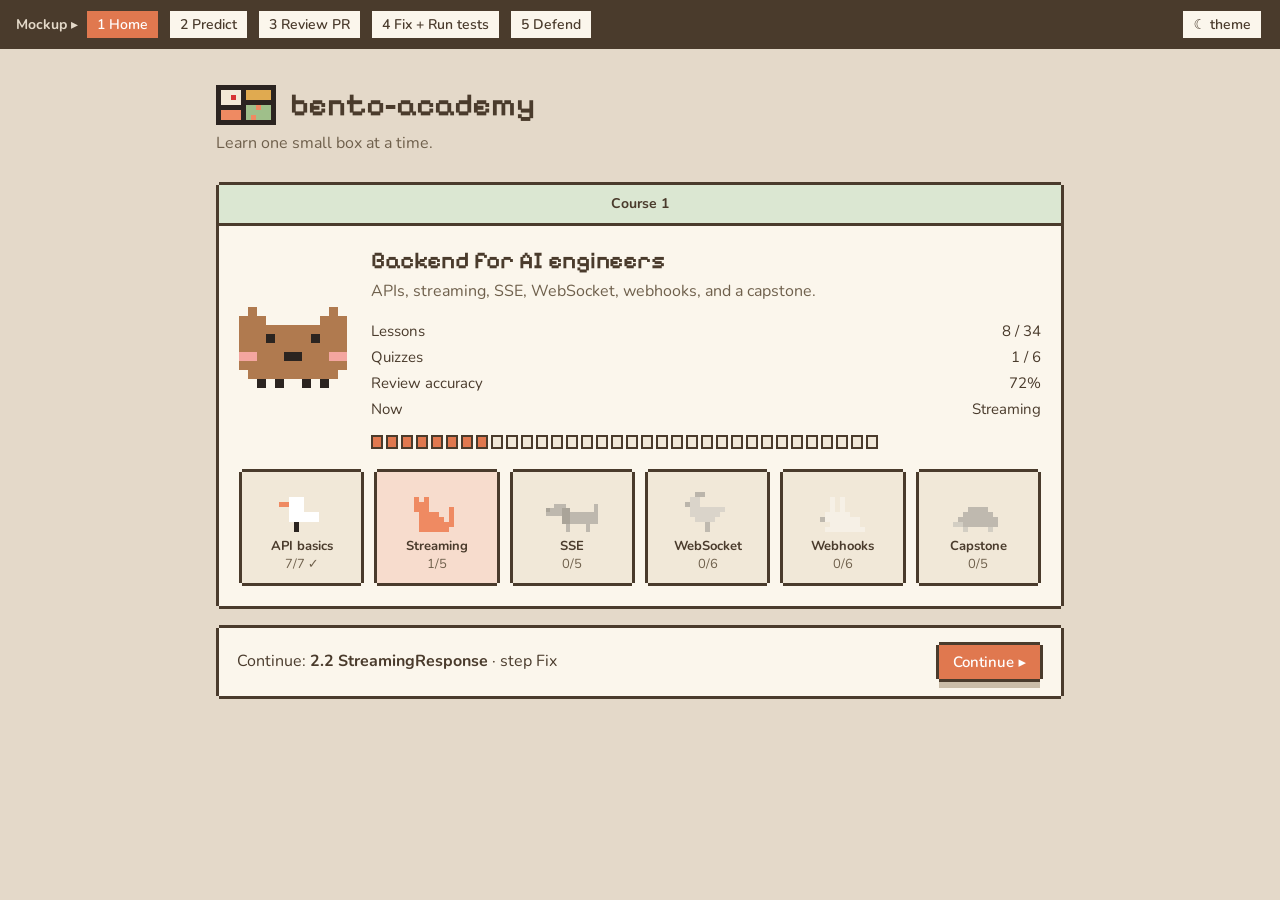
==== commit 9e8bb131: "Mockup: readable sans for body text, pixel font only on big headings Co-Authored-By: Claude Opus 5.5" ====
--- a/docs/ui-mockup.html
+++ b/docs/ui-mockup.html
@@ -6,14 +6,14 @@
 <title>bento-academy UI mockup</title>
 <link rel="preconnect" href="https://fonts.googleapis.com">
 <link rel="preconnect" href="https://fonts.gstatic.com" crossorigin>
-<link href="https://fonts.googleapis.com/css2?family=Pixelify+Sans:wght@400;600&family=Silkscreen&display=swap" rel="stylesheet">
+<link href="https://fonts.googleapis.com/css2?family=Pixelify+Sans:wght@500;600&family=Nunito:wght@400;600;700;800&display=swap" rel="stylesheet">
 <style>
 :root{
   --bg:#e4d9c9;          /* beige page, like the animal sheet */
   --panel:#fbf6ec;       /* cream card */
   --panel-2:#f1e8d8;     /* inset areas */
   --ink:#4a3b2c;         /* dark brown pixel lines and text */
-  --muted:#8a7a66;
+  --muted:#6f604c;
   --accent:#e0784f;      /* cat orange */
   --accent-ink:#ffffff;
   --accent-soft:#f7dccd;
@@ -25,8 +25,10 @@
   --code-bg:#2e2a24;--code-ink:#f1e7d3;--code-muted:#8a7d6a;--code-hl:#4a3a2c;
   --code-kw:#f0a070;--code-cm:#9fbf8a;
   --px:3px;
-  --pixel:"Pixelify Sans","Silkscreen",ui-monospace,monospace;
-  --label:"Silkscreen","Pixelify Sans",ui-monospace,monospace;
+  /* Pixel font only for big headings; everything you read is a clean sans. */
+  --pixel:"Pixelify Sans",ui-monospace,monospace;
+  --body:"Nunito",system-ui,-apple-system,"Segoe UI",sans-serif;
+  --label:var(--body);
   --mono:ui-monospace,SFMono-Regular,Menlo,Consolas,monospace;
 }
 @media (prefers-color-scheme:dark){:root:not([data-theme="light"]){
@@ -42,8 +44,7 @@
   --code-bg:#1b1814;
 }
 *{box-sizing:border-box}
-html{-webkit-font-smoothing:none}
-body{margin:0;font:17px/1.45 var(--pixel);background:var(--bg);color:var(--ink)}
+body{margin:0;font:16px/1.6 var(--body);background:var(--bg);color:var(--ink)}
 code{font-family:var(--mono);font-size:.85em;background:var(--panel-2);padding:0 4px}
 svg.sprite{image-rendering:pixelated;shape-rendering:crispEdges;display:block}
 
@@ -66,7 +67,7 @@
     0 calc(3*var(--px)) 0 0 var(--shadow);
 }
 .btn{
-  font:15px var(--label);cursor:pointer;border:0;padding:7px 14px;margin:var(--px);
+  font:600 15px var(--label);cursor:pointer;border:0;padding:7px 14px;margin:var(--px);
   background:var(--panel);color:var(--ink);
 }
 .btn:hover{background:var(--panel-2)}
@@ -76,26 +77,26 @@
 .btn.primary{background:var(--accent);color:var(--accent-ink)}
 .btn.primary:hover{filter:brightness(1.05)}
 .btn small{font-size:11px;opacity:.85}
-.label{font-family:var(--label);font-size:13px;letter-spacing:.02em;text-transform:uppercase}
+.label{font-family:var(--label);font-size:14px;font-weight:700}
 
 /* ---------- mockup switcher ---------- */
 .mock-nav{display:flex;gap:6px;padding:8px 16px;background:var(--ink);color:var(--bg);align-items:center;flex-wrap:wrap}
-.mock-nav span{font:13px var(--label)}
-.mock-nav .btn{font-size:12px;padding:4px 10px}
+.mock-nav span{font:700 14px var(--label)}
+.mock-nav .btn{font-size:14px;padding:4px 10px}
 .mock-nav .btn.on{background:var(--accent);color:#fff}
 .screen{display:none}.screen.on{display:block}
 
 /* ---------- home ---------- */
 .home{max-width:880px;margin:0 auto;padding:36px 16px 48px}
 .brand{display:flex;align-items:center;gap:14px}
-.brand h1{margin:0;font:28px var(--label)}
+.brand h1{margin:0;font:600 32px var(--pixel)}
 .home .sub{color:var(--muted);margin:6px 0 28px}
 .course{background:var(--panel)}
 .course .head{background:var(--mint);padding:8px 16px;border-bottom:var(--px) solid var(--ink);text-align:center}
 .course .body{padding:20px;display:grid;grid-template-columns:auto 1fr;gap:24px;align-items:center}
-.course h2{margin:0 0 4px;font:22px var(--label)}
+.course h2{margin:0 0 4px;font:600 24px var(--pixel)}
 .course p{margin:0 0 14px;color:var(--muted)}
-.stats{display:grid;grid-template-columns:1fr auto;gap:2px 24px;font-family:var(--label);font-size:13px;margin-bottom:14px}
+.stats{display:grid;grid-template-columns:1fr auto;gap:2px 24px;font-family:var(--label);font-size:15px;margin-bottom:14px}
 .stats span:nth-child(even){text-align:right}
 .blocks{display:flex;gap:3px;flex-wrap:wrap}
 .blocks i{width:12px;height:14px;background:var(--panel-2);outline:2px solid var(--ink);outline-offset:-2px}
@@ -103,8 +104,8 @@
 .modules{display:grid;grid-template-columns:repeat(6,1fr);gap:10px;padding:0 20px 20px}
 .mod{background:var(--panel-2);padding:12px 6px 8px;text-align:center;cursor:pointer}
 .mod .art{height:48px;display:flex;align-items:flex-end;justify-content:center;margin-bottom:6px}
-.mod .name{font:11px var(--label);line-height:1.2}
-.mod .st{font-size:12px;color:var(--muted)}
+.mod .name{font:700 13px var(--label);line-height:1.25}
+.mod .st{font-size:13px;color:var(--muted)}
 .mod.locked{cursor:default}
 .mod.locked .art{filter:grayscale(1) opacity(.35)}
 .mod.cur{background:var(--accent-soft)}
@@ -115,37 +116,37 @@
 .crumbs{font-size:15px;color:var(--muted)}.crumbs b{color:var(--ink);font-weight:600}
 .top .spacer{flex:1}
 .steps{display:flex;gap:2px;flex-wrap:wrap}
-.step{font:12px var(--label);padding:4px 9px;margin:var(--px);background:var(--panel);color:var(--muted)}
+.step{font:600 13px var(--label);padding:4px 9px;margin:var(--px);background:var(--panel);color:var(--muted)}
 .step.done{background:var(--ok-soft);color:var(--ok)}
 .step.done::before{content:"✓ "}
 .step.cur{background:var(--accent);color:#fff}
 .layout{display:grid;grid-template-columns:250px minmax(0,1fr) minmax(0,1.15fr);height:calc(100vh - 96px)}
 .side{border-right:var(--px) solid var(--ink);overflow:auto;padding:10px 10px 20px;background:var(--panel)}
-.side h4{margin:14px 4px 6px;display:flex;align-items:center;gap:8px;font:12px var(--label);color:var(--muted)}
+.side h4{margin:14px 4px 6px;display:flex;align-items:center;gap:8px;font:700 13px var(--label);color:var(--muted)}
 .side a{display:flex;gap:8px;align-items:center;padding:4px 8px;color:var(--ink);text-decoration:none;font-size:15px;cursor:pointer}
 .side a:hover{background:var(--panel-2)}
 .side a.cur{background:var(--accent-soft);font-weight:600}
-.box{width:14px;height:14px;flex:none;outline:2px solid var(--ink);outline-offset:-2px;display:grid;place-items:center;font:10px var(--label);color:#fff}
+.box{width:14px;height:14px;flex:none;outline:2px solid var(--ink);outline-offset:-2px;display:grid;place-items:center;font:700 11px var(--label);color:#fff}
 .box.done{background:var(--ok);outline-color:var(--ok)}
 .side .quiz{color:var(--muted)}
 .left{overflow:auto;padding:20px 24px;border-right:var(--px) solid var(--ink);background:var(--panel)}
-.left h2{margin:0 0 10px;font:22px var(--label)}
-.left h3{margin:22px 0 6px;font:15px var(--label)}
+.left h2{margin:0 0 10px;font:600 24px var(--pixel)}
+.left h3{margin:22px 0 6px;font:800 16px var(--label)}
 .left p{margin:0 0 10px}
 .ex{background:var(--code-bg);color:var(--code-ink);padding:12px;font:13px/1.55 var(--mono);overflow:auto;margin:6px var(--px) 10px}
 .task{background:var(--accent-soft);padding:10px 14px;margin:8px var(--px)}
 .task .label{display:block;color:var(--accent);margin-bottom:2px}
 .fold{background:var(--panel);margin:12px var(--px)}
-.fold summary{padding:8px 12px;cursor:pointer;font:14px var(--label);list-style:none;display:flex;align-items:center;gap:8px}
+.fold summary{padding:8px 12px;cursor:pointer;font:700 15px var(--label);list-style:none;display:flex;align-items:center;gap:8px}
 .fold summary::-webkit-details-marker{display:none}
 .fold summary::before{content:"▶";font-size:10px}
 .fold[open] summary::before{content:"▼"}
 .fold .body{padding:0 14px 12px;font-size:15px}
-.lock{font:11px var(--label);color:var(--muted);margin-left:auto}
+.lock{font:600 13px var(--label);color:var(--muted);margin-left:auto}
 .right{display:flex;flex-direction:column;min-height:0;background:var(--panel)}
 .tool{display:flex;gap:6px;padding:8px 10px;border-bottom:var(--px) solid var(--ink);background:var(--panel);align-items:center;flex-wrap:wrap}
 .tool .file{font:12px var(--mono);color:var(--muted);margin-right:auto}
-.sync{font:11px var(--label);color:var(--ok)}
+.sync{font:600 13px var(--label);color:var(--ok)}
 .editor{flex:1;background:var(--code-bg);color:var(--code-ink);font:13px/1.65 var(--mono);overflow:auto;padding:10px 0;min-height:0}
 .ln{display:flex;white-space:pre}
 .ln .n{width:46px;text-align:right;padding-right:12px;color:var(--code-muted);user-select:none;flex:none}
@@ -154,31 +155,31 @@
 .review .ln.flag .n{color:var(--accent)}
 .review .ln.flag .n::before{content:"■ "}
 .results{border-top:var(--px) solid var(--ink);background:var(--panel);max-height:42%;overflow:auto;padding:10px 14px}
-.results h4{margin:0 0 6px;display:flex;justify-content:space-between;align-items:center;font:13px var(--label)}
+.results h4{margin:0 0 6px;display:flex;justify-content:space-between;align-items:center;font:800 15px var(--label)}
 .chk{display:flex;gap:10px;padding:6px 0;border-bottom:2px dashed var(--panel-2);font-size:15px}
 .chk:last-child{border:0}
-.chk .ic{flex:none;width:18px;height:18px;display:grid;place-items:center;font:12px var(--label);color:#fff;margin-top:2px}
+.chk .ic{flex:none;width:18px;height:18px;display:grid;place-items:center;font:800 12px var(--label);color:#fff;margin-top:3px}
 .chk.pass .ic{background:var(--ok)}.chk.fail .ic{background:var(--bad)}
-.chk small{display:block;color:var(--muted);font-size:14px}
+.chk small{display:block;color:var(--muted);font-size:15px}
 .chk.fail small.why{color:var(--bad)}
-.tag{font:10px var(--label);padding:1px 6px;margin-left:6px;background:var(--accent-soft);color:var(--accent);white-space:nowrap}
-.comment{margin:4px 14px 10px 58px;background:var(--panel);color:var(--ink);padding:8px 10px;font:15px/1.4 var(--pixel);white-space:normal}
+.tag{font:700 12px var(--label);padding:1px 7px;margin-left:6px;background:var(--accent-soft);color:var(--accent);white-space:nowrap}
+.comment{margin:4px 14px 10px 58px;background:var(--panel);color:var(--ink);padding:8px 10px;font:15px/1.5 var(--body);white-space:normal}
 .comment .row{display:flex;gap:6px;margin-bottom:6px;flex-wrap:wrap}
-.comment select,.comment textarea{font:14px var(--pixel);background:var(--panel-2);color:var(--ink);border:2px solid var(--ink);border-radius:0;padding:3px 4px}
+.comment select,.comment textarea{font:15px var(--body);background:var(--panel-2);color:var(--ink);border:2px solid var(--ink);border-radius:0;padding:3px 4px}
 .comment textarea{width:100%;min-height:44px}
 .score{display:grid;grid-template-columns:repeat(3,1fr);gap:10px;margin:6px 0 12px}
-.score div{background:var(--panel-2);padding:8px;text-align:center;font:11px var(--label);color:var(--muted)}
-.score b{display:block;font:22px var(--label);color:var(--ink)}
+.score div{background:var(--panel-2);padding:8px;text-align:center;font:600 13px var(--label);color:var(--muted)}
+.score b{display:block;font:600 26px var(--pixel);color:var(--ink)}
 .pr{font-size:15px;color:var(--muted);padding:8px 12px;border-bottom:var(--px) solid var(--ink);background:var(--panel)}
 .pr b{color:var(--ink)}
-.badge{display:inline-block;font:10px var(--label);padding:2px 7px;background:var(--warn-soft);color:var(--warn);margin-left:6px}
+.badge{display:inline-block;font:700 12px var(--label);padding:2px 7px;background:var(--warn-soft);color:var(--warn);margin-left:6px}
 .opt{display:block;background:var(--panel);padding:8px 12px;margin:10px var(--px);cursor:pointer}
 .opt:hover{background:var(--panel-2)}
 .opt.right-ans{background:var(--ok-soft)}
 .note{font-size:15px;color:var(--muted)}
 .bubble{display:flex;gap:12px;align-items:flex-end;margin:16px 0}
 .bubble .say{background:var(--panel);padding:8px 12px;font-size:15px}
-.answer{width:calc(100% - 2*var(--px));min-height:90px;background:var(--panel-2);color:var(--ink);border:0;padding:8px;font:16px var(--pixel)}
+.answer{width:calc(100% - 2*var(--px));min-height:90px;background:var(--panel-2);color:var(--ink);border:0;padding:8px;font:16px/1.5 var(--body)}
 .win{background:var(--ok-soft);padding:12px 14px;margin:18px var(--px);display:flex;gap:14px;align-items:center;flex-wrap:wrap}
 @media (max-width:900px){
   .layout{grid-template-columns:1fr;height:auto}
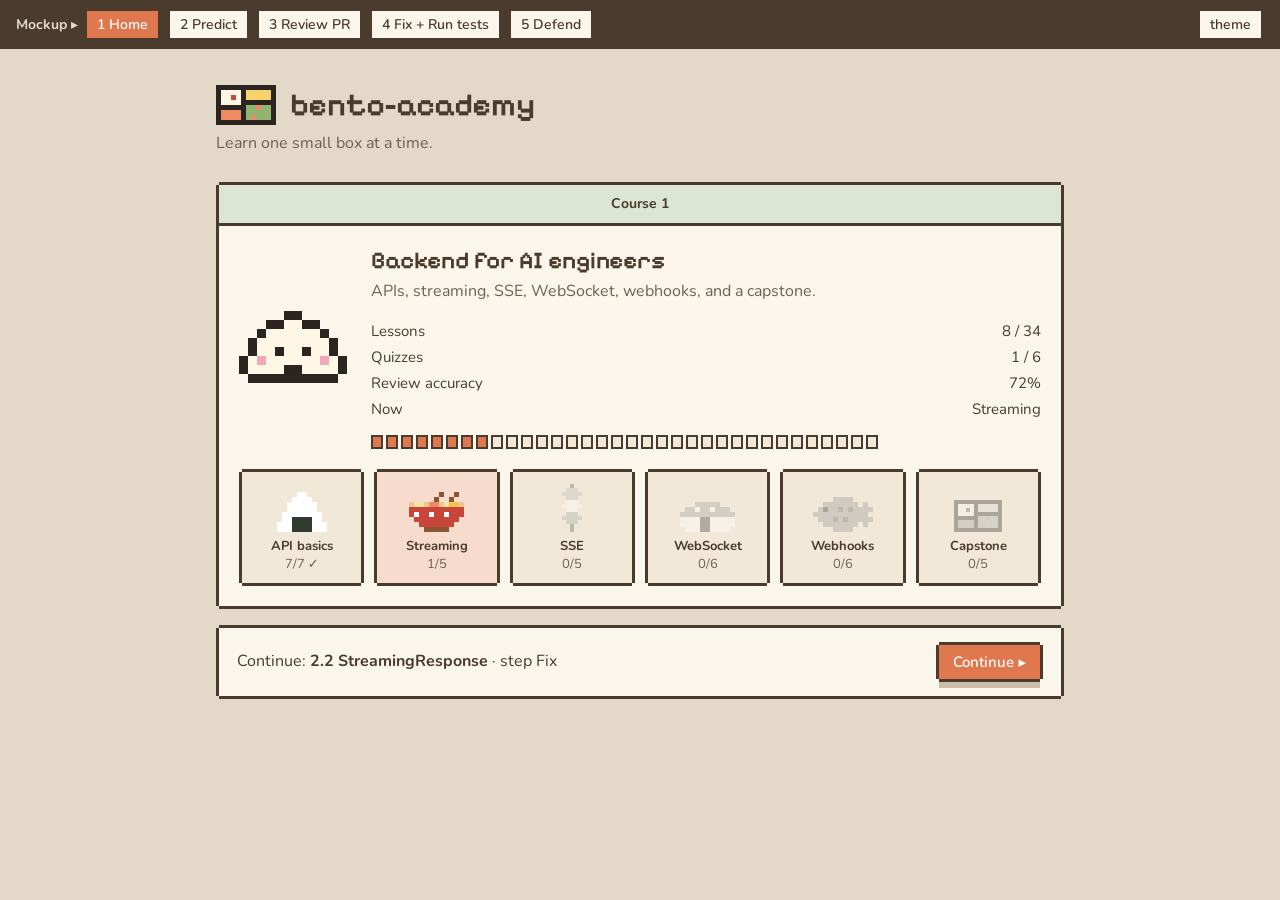
==== commit afa7c6bb: "Mockup: replace animal sprites with pixel food Co-Authored-By: Claude Opus 5.5 <noreply@anthropic.co" ====
--- a/docs/ui-mockup.html
+++ b/docs/ui-mockup.html
@@ -200,7 +200,7 @@
   <button class="btn px" data-s="review">3 Review PR</button>
   <button class="btn px" data-s="fix">4 Fix + Run tests</button>
   <button class="btn px" data-s="defend">5 Defend</button>
-  <button class="btn px" id="theme" style="margin-left:auto">☾ theme</button>
+  <button class="btn px" id="theme" style="margin-left:auto">theme</button>
 </div>
 
 <!-- HOME -->
@@ -226,12 +226,12 @@
         </div>
       </div>
       <div class="modules">
-        <div class="mod px" data-go="fix"><div class="art"><span data-sprite="bird" data-size="5"></span></div><div class="name">API basics</div><div class="st">7/7 ✓</div></div>
-        <div class="mod px cur" data-go="fix"><div class="art"><span data-sprite="cat" data-size="5"></span></div><div class="name">Streaming</div><div class="st">1/5</div></div>
-        <div class="mod px locked"><div class="art"><span data-sprite="dog" data-size="4"></span></div><div class="name">SSE</div><div class="st">0/5</div></div>
-        <div class="mod px locked"><div class="art"><span data-sprite="chicken" data-size="5"></span></div><div class="name">WebSocket</div><div class="st">0/6</div></div>
-        <div class="mod px locked"><div class="art"><span data-sprite="rabbit" data-size="5"></span></div><div class="name">Webhooks</div><div class="st">0/6</div></div>
-        <div class="mod px locked"><div class="art"><span data-sprite="turtle" data-size="5"></span></div><div class="name">Capstone</div><div class="st">0/5</div></div>
+        <div class="mod px" data-go="fix"><div class="art"><span data-sprite="onigiri" data-size="5"></span></div><div class="name">API basics</div><div class="st">7/7 ✓</div></div>
+        <div class="mod px cur" data-go="fix"><div class="art"><span data-sprite="ramen" data-size="5"></span></div><div class="name">Streaming</div><div class="st">1/5</div></div>
+        <div class="mod px locked"><div class="art"><span data-sprite="dango" data-size="4"></span></div><div class="name">SSE</div><div class="st">0/5</div></div>
+        <div class="mod px locked"><div class="art"><span data-sprite="sushi" data-size="5"></span></div><div class="name">WebSocket</div><div class="st">0/6</div></div>
+        <div class="mod px locked"><div class="art"><span data-sprite="taiyaki" data-size="5"></span></div><div class="name">Webhooks</div><div class="st">0/6</div></div>
+        <div class="mod px locked"><div class="art"><span data-sprite="bento" data-size="4"></span></div><div class="name">Capstone</div><div class="st">0/5</div></div>
       </div>
     </div>
 
@@ -258,7 +258,7 @@
 </template>
 <template id="side">
   <nav class="side">
-    <h4><span data-sprite="bird" data-size="2"></span>1 · API basics</h4>
+    <h4><span data-sprite="onigiri" data-size="2"></span>1 · API basics</h4>
     <a><span class="box done">✓</span>1.1 Methods & status codes</a>
     <a><span class="box done">✓</span>1.2 Pydantic models</a>
     <a><span class="box done">✓</span>1.3 Async vs sync</a>
@@ -267,17 +267,17 @@
     <a><span class="box done">✓</span>1.6 Pagination</a>
     <a><span class="box done">✓</span>1.7 Auth: API key & JWT</a>
     <a class="quiz"><span class="box done">✓</span>Quiz · Design question</a>
-    <h4><span data-sprite="cat" data-size="2"></span>2 · Streaming</h4>
+    <h4><span data-sprite="ramen" data-size="2"></span>2 · Streaming</h4>
     <a><span class="box done">✓</span>2.1 Generators</a>
     <a class="cur"><span class="box"></span>2.2 StreamingResponse</a>
     <a><span class="box"></span>2.3 Chunked transfer</a>
     <a><span class="box"></span>2.4 Backpressure</a>
     <a><span class="box"></span>2.5 Client disconnects</a>
     <a class="quiz"><span class="box"></span>Quiz · Design question</a>
-    <h4><span data-sprite="dog" data-size="2"></span>3 · SSE</h4><a><span class="box"></span>3.1 Event format</a><a><span class="box"></span>…</a>
-    <h4><span data-sprite="chicken" data-size="2"></span>4 · WebSocket</h4><a><span class="box"></span>…</a>
-    <h4><span data-sprite="rabbit" data-size="2"></span>5 · Webhooks</h4><a><span class="box"></span>…</a>
-    <h4><span data-sprite="turtle" data-size="2"></span>6 · Capstone</h4><a><span class="box"></span>…</a>
+    <h4><span data-sprite="dango" data-size="2"></span>3 · SSE</h4><a><span class="box"></span>3.1 Event format</a><a><span class="box"></span>…</a>
+    <h4><span data-sprite="sushi" data-size="2"></span>4 · WebSocket</h4><a><span class="box"></span>…</a>
+    <h4><span data-sprite="taiyaki" data-size="2"></span>5 · Webhooks</h4><a><span class="box"></span>…</a>
+    <h4><span data-sprite="bento" data-size="2"></span>6 · Capstone</h4><a><span class="box"></span>…</a>
   </nav>
 </template>
 
@@ -292,7 +292,7 @@
       <label class="opt px">A. After ~1.0 s, when the whole response is ready</label>
       <label class="opt px right-ans">B. After ~0.1 s, at the first <code>yield</code> ✓</label>
       <label class="opt px">C. Immediately, before the generator starts</label>
-      <div class="bubble"><span data-sprite="cat" data-size="4"></span><div class="say px">Correct! <code>StreamingResponse</code> sends each chunk as it is yielded. Press <b>Run it</b> to see the timings.</div></div>
+      <div class="bubble"><span data-sprite="mascot" data-size="4"></span><div class="say px">Correct! <code>StreamingResponse</code> sends each chunk as it is yielded. Press <b>Run it</b> to see the timings.</div></div>
       <h3>Q2 · Is there a <code>Content-Length</code> header?</h3>
       <label class="opt px">A. Yes, FastAPI computes it</label>
       <label class="opt px">B. No, the length is unknown up front</label>
@@ -352,7 +352,7 @@
       <h3>Your task</h3>
       <div class="task px"><span class="label">Task</span>Fix the PR you reviewed: stream tokens from <code>fake_llm()</code> without blocking the event loop, and stop when the client disconnects.</div>
       <details class="fold px"><summary>Hints <span class="lock">1 of 3</span></summary><div class="body">1. Which call in the generator blocks the whole event loop? There is an async version of it.</div></details>
-      <details class="fold px"><summary>Best practice <span class="lock">🔒 unlocks on pass · open early</span></summary><div class="body">In production · Common mistakes · Trade-offs · What breaks at scale · Security & reliability · Observability</div></details>
+      <details class="fold px"><summary>Best practice <span class="lock">unlocks on pass · open early</span></summary><div class="body">In production · Common mistakes · Trade-offs · What breaks at scale · Security & reliability · Observability</div></details>
       <details class="fold px"><summary>Stretch: cap stream at 60 s <span class="lock">optional</span></summary><div class="body">…</div></details>
       <details class="fold px"><summary>Read more</summary><div class="body">FastAPI: Stream Data · Starlette: Responses · HTTPX: Streaming responses</div></details>
     </div>
@@ -418,75 +418,74 @@
 
 <script>
 /* ---------- pixel sprites: one char = one pixel ---------- */
-const PAL={K:"#2b2420",B:"#96523a",O:"#ef8a62",Y:"#e0aa50",R:"#d63434",W:"#ffffff",G:"#5b6657",
-           C:"#f3e9d6",N:"#b07a4f",M:"#9fbf8a",P:"#f4a6a0"};
+const PAL={K:"#2b2420",N:"#c98a4b",B:"#8a5530",O:"#ef8a62",Y:"#f2c14e",R:"#c8453a",W:"#ffffff",
+           C:"#fff7e6",D:"#2f3b2f",M:"#8fb56f",P:"#f4a6b8",T:"#e9c98f",L:"#f7e2a8",E:"#f6d36b"};
+/* One food per module. One character = one pixel, "." = transparent. */
 const SPRITES={
-  bento:[
+  bento:[                 // logo + capstone: the whole box
     "KKKKKKKKKKKK",
-    "KCCCCKYYYYYK",
-    "KCCRCKYYYYYK",
+    "KCCCCKEEEEEK",
+    "KCCRCKEEEEEK",
     "KCCCCKKKKKKK",
     "KKKKKKMMOMMK",
     "KOOOOKMMMMMK",
     "KOOOOKMOMMMK",
     "KKKKKKKKKKKK"],
-  mascot:[            // the bento cat
-    ".N........N.",
-    "NNN......NNN",
-    "NNNNNNNNNNNN",
-    "NNNKNNNNKNNN",
-    "NNNNNNNNNNNN",
-    "PPNNNKKNNNPP",
-    "NNNNNNNNNNNN",
-    ".NNNNNNNNNN.",
-    "..K.K..K.K.."],
-  bird:[
-    "..WWW....",
-    "OOWWW....",
-    "..WWW....",
-    "..WWWWWW.",
-    "..WWWWWW.",
-    "...K.....",
-    "...K....."],
-  cat:[
-    "O.O......",
-    "OOO......",
-    "OOO....O.",
-    ".OOOO..O.",
-    ".OOOOO.O.",
-    ".OOOOOOO.",
-    ".OOOOOO.."],
-  dog:[
-    "..BBB.......B",
-    "KBBBKK......B",
-    "BBBBKKBBBBBBB",
-    "....KKBBBBBBB",
-    "....KKBBBBBBB",
-    ".....B....B..",
-    ".....B....B.."],
-  chicken:[
-    "..RR.....",
-    ".YY......",
-    "RYY......",
-    ".YYYYYYY.",
-    ".YYYYYY..",
-    "..YYYY...",
-    "....G....",
-    "....G...."],
-  rabbit:[
-    "..W.W....",
-    "..W.W....",
-    "..W.W....",
-    ".WWWWW...",
-    "BWWWWWWW.",
-    "..WWWWWW.",
-    ".WWWWWWWW"],
-  turtle:[
-    "...GGGG...",
-    "..GGGGGG..",
-    ".GGGGGGGG.",
-    "OOGGGGGGG.",
-    "..O....O.."]
+  mascot:[                // steamed bun with a face
+    ".....KK.....",
+    "...KKCCKK...",
+    "..KCCCCCCK..",
+    ".KCCCCCCCCK.",
+    ".KCCKCCKCCK.",
+    "KCPCCCCCCPCK",
+    "KCCCCKKCCCCK",
+    ".KKKKKKKKKK."],
+  onigiri:[               // 1 API basics
+    "....WW....",
+    "...WWWW...",
+    "..WWWWWW..",
+    "..WWWWWW..",
+    ".WWWWWWWW.",
+    ".WWDDDDWW.",
+    "WWWDDDDWWW",
+    "WWWDDDDWWW"],
+  ramen:[                 // 2 Streaming: noodles flow
+    "......B..B.",
+    ".....B..B..",
+    "TLLTOOTLYYT",
+    "RRRRRRRRRRR",
+    "RWRRWRRWRRR",
+    ".RRRRRRRRR.",
+    "..RRRRRRR..",
+    "...BBBBB..."],
+  dango:[                 // 3 SSE: one event after another
+    "..B..",
+    ".PPP.",
+    "PPPPP",
+    ".PPP.",
+    ".WWW.",
+    "WWWWW",
+    ".WWW.",
+    ".MMM.",
+    "MMMMM",
+    ".MMM.",
+    "..B..",
+    "..B.."],
+  sushi:[                 // 4 WebSocket
+    "...OOOOO...",
+    ".OOWOOWOOO.",
+    "OOOOOOOOOOO",
+    "WWWWDDWWWWW",
+    "WWWWDDWWWWW",
+    ".WWWDDWWWW."],
+  taiyaki:[               // 5 Webhooks: a fish on the hook
+    "....NNNN....",
+    "..NNNNNNN.N.",
+    ".NKNNBNBNNNN",
+    "NNNNNNNNNNN.",
+    ".NNNBNBNNNNN",
+    "..NNNNNNN.N.",
+    "....NNNN...."]
 };
 function sprite(name,size){
   const g=SPRITES[name],h=g.length,w=g[0].length;let r="";
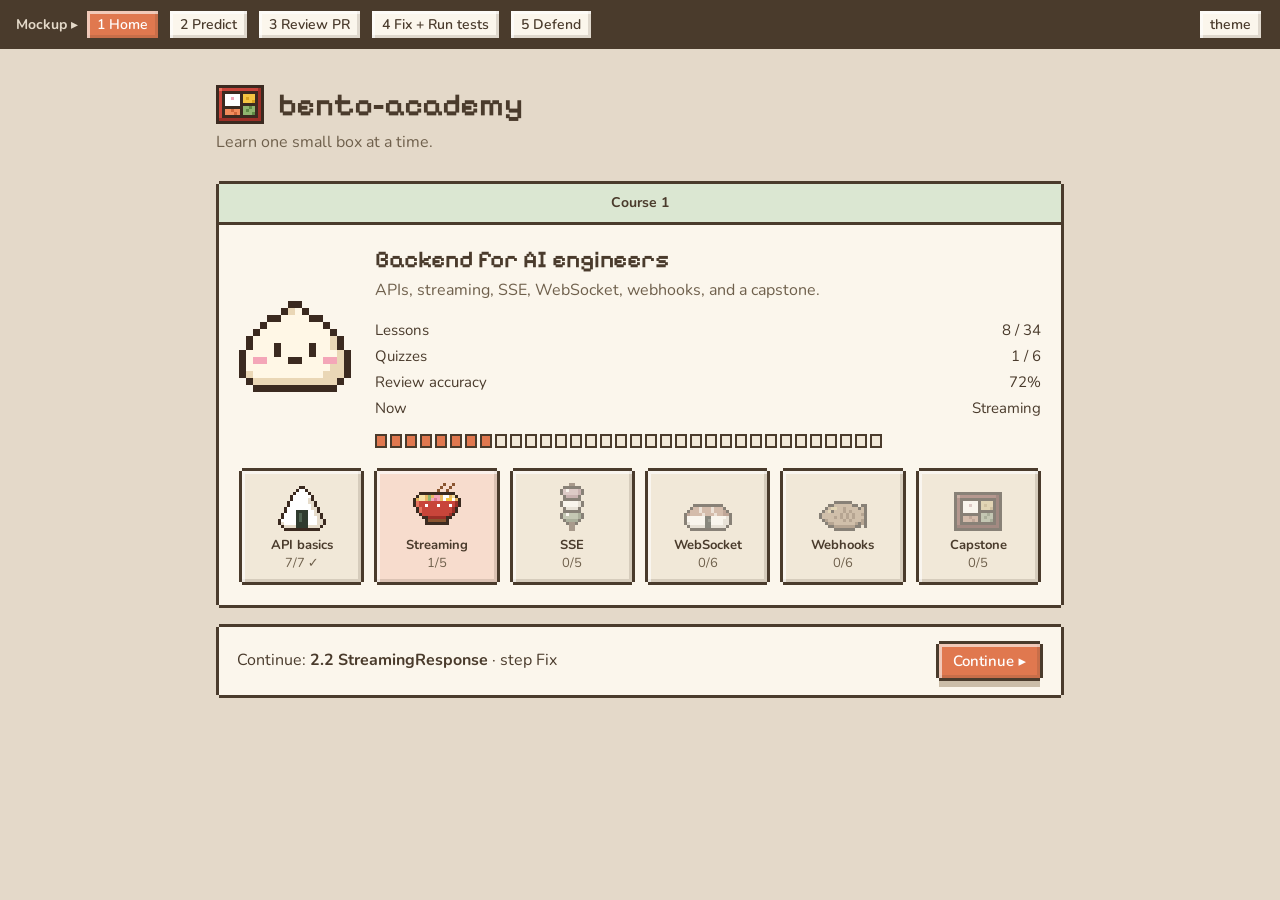
==== commit 47985f54: "Mockup: 16-bit sprites with outlines and shading, bevelled controls Co-Authored-By: Claude Opus 5.5 " ====
--- a/docs/ui-mockup.html
+++ b/docs/ui-mockup.html
@@ -25,6 +25,7 @@
   --code-bg:#2e2a24;--code-ink:#f1e7d3;--code-muted:#8a7d6a;--code-hl:#4a3a2c;
   --code-kw:#f0a070;--code-cm:#9fbf8a;
   --px:3px;
+  --hi:rgba(255,255,255,.6);--lo:rgba(74,59,44,.16);  /* 16-bit bevel */
   /* Pixel font only for big headings; everything you read is a clean sans. */
   --pixel:"Pixelify Sans",ui-monospace,monospace;
   --body:"Nunito",system-ui,-apple-system,"Segoe UI",sans-serif;
@@ -32,12 +33,14 @@
   --mono:ui-monospace,SFMono-Regular,Menlo,Consolas,monospace;
 }
 @media (prefers-color-scheme:dark){:root:not([data-theme="light"]){
+  --hi:rgba(255,255,255,.07);--lo:rgba(0,0,0,.35);
   --bg:#231e19;--panel:#2f2822;--panel-2:#3a3129;--ink:#efe3cf;--muted:#a8977f;
   --accent:#f08a5d;--accent-soft:#4a3125;--mint:#34402f;--ok:#9cc48a;--ok-soft:#2f3d2a;
   --bad:#f08272;--bad-soft:#4a2620;--warn:#e8bd5f;--warn-soft:#45381c;--shadow:#16120e;
   --code-bg:#1b1814;
 }}
 :root[data-theme="dark"]{
+  --hi:rgba(255,255,255,.07);--lo:rgba(0,0,0,.35);
   --bg:#231e19;--panel:#2f2822;--panel-2:#3a3129;--ink:#efe3cf;--muted:#a8977f;
   --accent:#f08a5d;--accent-soft:#4a3125;--mint:#34402f;--ok:#9cc48a;--ok-soft:#2f3d2a;
   --bad:#f08272;--bad-soft:#4a2620;--warn:#e8bd5f;--warn-soft:#45381c;--shadow:#16120e;
@@ -77,6 +80,27 @@
 .btn.primary{background:var(--accent);color:var(--accent-ink)}
 .btn.primary:hover{filter:brightness(1.05)}
 .btn small{font-size:11px;opacity:.85}
+
+/* 16-bit bevel: light top-left edge, dark bottom-right edge, inside the pixel border. */
+.bevel,.btn.px,.btn.px-drop,.mod.px,.step.px,.score .px,.opt.px{
+  box-shadow:
+    0 calc(-1*var(--px)) 0 0 var(--ink),0 var(--px) 0 0 var(--ink),
+    calc(-1*var(--px)) 0 0 0 var(--ink),var(--px) 0 0 0 var(--ink),
+    inset 3px 3px 0 0 var(--hi),inset -3px -3px 0 0 var(--lo);
+}
+.btn.px-drop{
+  box-shadow:
+    0 calc(-1*var(--px)) 0 0 var(--ink),0 var(--px) 0 0 var(--ink),
+    calc(-1*var(--px)) 0 0 0 var(--ink),var(--px) 0 0 0 var(--ink),
+    0 calc(3*var(--px)) 0 0 var(--shadow),
+    inset 3px 3px 0 0 var(--hi),inset -3px -3px 0 0 var(--lo);
+}
+.btn:active{box-shadow:
+    0 calc(-1*var(--px)) 0 0 var(--ink),0 var(--px) 0 0 var(--ink),
+    calc(-1*var(--px)) 0 0 0 var(--ink),var(--px) 0 0 0 var(--ink),
+    inset 3px 3px 0 0 var(--lo),inset -3px -3px 0 0 var(--hi)}
+.blocks i{box-shadow:inset 2px 2px 0 0 var(--hi),inset -2px -2px 0 0 var(--lo)}
+.side h4 svg.sprite{flex:none}
 .label{font-family:var(--label);font-size:14px;font-weight:700}
 
 /* ---------- mockup switcher ---------- */
@@ -107,7 +131,7 @@
 .mod .name{font:700 13px var(--label);line-height:1.25}
 .mod .st{font-size:13px;color:var(--muted)}
 .mod.locked{cursor:default}
-.mod.locked .art{filter:grayscale(1) opacity(.35)}
+.mod.locked .art{filter:saturate(.35) opacity(.55)}
 .mod.cur{background:var(--accent-soft)}
 .continue{margin-top:22px;background:var(--panel);padding:14px 18px;display:flex;justify-content:space-between;align-items:center;gap:12px;flex-wrap:wrap}
 
@@ -206,13 +230,13 @@
 <!-- HOME -->
 <section class="screen on" id="home">
   <div class="home">
-    <div class="brand"><span data-sprite="bento" data-size="5"></span><h1>bento-academy</h1></div>
+    <div class="brand"><span data-sprite="bento" data-size="3"></span><h1>bento-academy</h1></div>
     <p class="sub">Learn one small box at a time.</p>
 
     <div class="course px">
       <div class="head label">Course 1</div>
       <div class="body">
-        <span data-sprite="mascot" data-size="9"></span>
+        <span data-sprite="mascot" data-size="7"></span>
         <div>
           <h2>Backend for AI engineers</h2>
           <p>APIs, streaming, SSE, WebSocket, webhooks, and a capstone.</p>
@@ -226,12 +250,12 @@
         </div>
       </div>
       <div class="modules">
-        <div class="mod px" data-go="fix"><div class="art"><span data-sprite="onigiri" data-size="5"></span></div><div class="name">API basics</div><div class="st">7/7 ✓</div></div>
-        <div class="mod px cur" data-go="fix"><div class="art"><span data-sprite="ramen" data-size="5"></span></div><div class="name">Streaming</div><div class="st">1/5</div></div>
-        <div class="mod px locked"><div class="art"><span data-sprite="dango" data-size="4"></span></div><div class="name">SSE</div><div class="st">0/5</div></div>
-        <div class="mod px locked"><div class="art"><span data-sprite="sushi" data-size="5"></span></div><div class="name">WebSocket</div><div class="st">0/6</div></div>
-        <div class="mod px locked"><div class="art"><span data-sprite="taiyaki" data-size="5"></span></div><div class="name">Webhooks</div><div class="st">0/6</div></div>
-        <div class="mod px locked"><div class="art"><span data-sprite="bento" data-size="4"></span></div><div class="name">Capstone</div><div class="st">0/5</div></div>
+        <div class="mod px" data-go="fix"><div class="art"><span data-sprite="onigiri" data-size="3"></span></div><div class="name">API basics</div><div class="st">7/7 ✓</div></div>
+        <div class="mod px cur" data-go="fix"><div class="art"><span data-sprite="ramen" data-size="3"></span></div><div class="name">Streaming</div><div class="st">1/5</div></div>
+        <div class="mod px locked"><div class="art"><span data-sprite="dango" data-size="3"></span></div><div class="name">SSE</div><div class="st">0/5</div></div>
+        <div class="mod px locked"><div class="art"><span data-sprite="sushi" data-size="3"></span></div><div class="name">WebSocket</div><div class="st">0/6</div></div>
+        <div class="mod px locked"><div class="art"><span data-sprite="taiyaki" data-size="3"></span></div><div class="name">Webhooks</div><div class="st">0/6</div></div>
+        <div class="mod px locked"><div class="art"><span data-sprite="bento" data-size="3"></span></div><div class="name">Capstone</div><div class="st">0/5</div></div>
       </div>
     </div>
 
@@ -258,7 +282,7 @@
 </template>
 <template id="side">
   <nav class="side">
-    <h4><span data-sprite="onigiri" data-size="2"></span>1 · API basics</h4>
+    <h4><span data-sprite="onigiri" data-size="1"></span>1 · API basics</h4>
     <a><span class="box done">✓</span>1.1 Methods & status codes</a>
     <a><span class="box done">✓</span>1.2 Pydantic models</a>
     <a><span class="box done">✓</span>1.3 Async vs sync</a>
@@ -267,17 +291,17 @@
     <a><span class="box done">✓</span>1.6 Pagination</a>
     <a><span class="box done">✓</span>1.7 Auth: API key & JWT</a>
     <a class="quiz"><span class="box done">✓</span>Quiz · Design question</a>
-    <h4><span data-sprite="ramen" data-size="2"></span>2 · Streaming</h4>
+    <h4><span data-sprite="ramen" data-size="1"></span>2 · Streaming</h4>
     <a><span class="box done">✓</span>2.1 Generators</a>
     <a class="cur"><span class="box"></span>2.2 StreamingResponse</a>
     <a><span class="box"></span>2.3 Chunked transfer</a>
     <a><span class="box"></span>2.4 Backpressure</a>
     <a><span class="box"></span>2.5 Client disconnects</a>
     <a class="quiz"><span class="box"></span>Quiz · Design question</a>
-    <h4><span data-sprite="dango" data-size="2"></span>3 · SSE</h4><a><span class="box"></span>3.1 Event format</a><a><span class="box"></span>…</a>
-    <h4><span data-sprite="sushi" data-size="2"></span>4 · WebSocket</h4><a><span class="box"></span>…</a>
-    <h4><span data-sprite="taiyaki" data-size="2"></span>5 · Webhooks</h4><a><span class="box"></span>…</a>
-    <h4><span data-sprite="bento" data-size="2"></span>6 · Capstone</h4><a><span class="box"></span>…</a>
+    <h4><span data-sprite="dango" data-size="1"></span>3 · SSE</h4><a><span class="box"></span>3.1 Event format</a><a><span class="box"></span>…</a>
+    <h4><span data-sprite="sushi" data-size="1"></span>4 · WebSocket</h4><a><span class="box"></span>…</a>
+    <h4><span data-sprite="taiyaki" data-size="1"></span>5 · Webhooks</h4><a><span class="box"></span>…</a>
+    <h4><span data-sprite="bento" data-size="1"></span>6 · Capstone</h4><a><span class="box"></span>…</a>
   </nav>
 </template>
 
@@ -292,7 +316,7 @@
       <label class="opt px">A. After ~1.0 s, when the whole response is ready</label>
       <label class="opt px right-ans">B. After ~0.1 s, at the first <code>yield</code> ✓</label>
       <label class="opt px">C. Immediately, before the generator starts</label>
-      <div class="bubble"><span data-sprite="mascot" data-size="4"></span><div class="say px">Correct! <code>StreamingResponse</code> sends each chunk as it is yielded. Press <b>Run it</b> to see the timings.</div></div>
+      <div class="bubble"><span data-sprite="mascot" data-size="3"></span><div class="say px">Correct! <code>StreamingResponse</code> sends each chunk as it is yielded. Press <b>Run it</b> to see the timings.</div></div>
       <h3>Q2 · Is there a <code>Content-Length</code> header?</h3>
       <label class="opt px">A. Yes, FastAPI computes it</label>
       <label class="opt px">B. No, the length is unknown up front</label>
@@ -394,7 +418,7 @@
       <p>Why might you choose NDJSON over SSE for an internal service-to-service token stream?</p>
       <details class="fold px"><summary>Reveal model answer</summary><div class="body">…</div></details>
       <div class="win px">
-        <span data-sprite="mascot" data-size="5"></span>
+        <span data-sprite="mascot" data-size="3"></span>
         <div style="flex:1"><span class="label">Lesson complete!</span><br>✓ Predict · ✓ Review 2/3 · ✓ Tests · ✓ Prove</div>
         <button class="btn primary px-drop">Next lesson ▸</button>
       </div>
@@ -418,74 +442,122 @@
 
 <script>
 /* ---------- pixel sprites: one char = one pixel ---------- */
-const PAL={K:"#2b2420",N:"#c98a4b",B:"#8a5530",O:"#ef8a62",Y:"#f2c14e",R:"#c8453a",W:"#ffffff",
-           C:"#fff7e6",D:"#2f3b2f",M:"#8fb56f",P:"#f4a6b8",T:"#e9c98f",L:"#f7e2a8",E:"#f6d36b"};
-/* One food per module. One character = one pixel, "." = transparent. */
+const PAL={
+  K:"#3b2a20",                         // outline
+  W:"#ffffff",w:"#e6dccb",             // rice / white + shade
+  D:"#2f3b2f",d:"#4f6352",             // nori + highlight
+  R:"#c8453a",r:"#9b2f27",h:"#e8735f", // lacquer red: base, shadow, highlight
+  T:"#e9b866",L:"#f7e2a8",             // broth, noodles
+  Y:"#f5c542",y:"#d9a21f",             // yolk / tamago + shade
+  P:"#f4a6b8",p:"#d97a93",             // pink + shade
+  M:"#8fb56f",m:"#5f8a45",             // green + shade
+  O:"#f28c5c",o:"#d0663a",S:"#ffd8c4", // salmon base, shade, fat stripe
+  N:"#d9984f",n:"#a8692c",             // baked batter + shade
+  B:"#8a5530",                         // wood
+  C:"#fff7e6",c:"#ead7b6"              // bun dough + shade
+};
+/* 16-bit style: 16px grid, outline, 2-3 shades per colour. "." = transparent. */
 const SPRITES={
-  bento:[                 // logo + capstone: the whole box
-    "KKKKKKKKKKKK",
-    "KCCCCKEEEEEK",
-    "KCCRCKEEEEEK",
-    "KCCCCKKKKKKK",
-    "KKKKKKMMOMMK",
-    "KOOOOKMMMMMK",
-    "KOOOOKMOMMMK",
-    "KKKKKKKKKKKK"],
-  mascot:[                // steamed bun with a face
-    ".....KK.....",
-    "...KKCCKK...",
-    "..KCCCCCCK..",
-    ".KCCCCCCCCK.",
-    ".KCCKCCKCCK.",
-    "KCPCCCCCCPCK",
-    "KCCCCKKCCCCK",
-    ".KKKKKKKKKK."],
-  onigiri:[               // 1 API basics
-    "....WW....",
-    "...WWWW...",
-    "..WWWWWW..",
-    "..WWWWWW..",
-    ".WWWWWWWW.",
-    ".WWDDDDWW.",
-    "WWWDDDDWWW",
-    "WWWDDDDWWW"],
-  ramen:[                 // 2 Streaming: noodles flow
-    "......B..B.",
-    ".....B..B..",
-    "TLLTOOTLYYT",
-    "RRRRRRRRRRR",
-    "RWRRWRRWRRR",
-    ".RRRRRRRRR.",
-    "..RRRRRRR..",
-    "...BBBBB..."],
-  dango:[                 // 3 SSE: one event after another
-    "..B..",
-    ".PPP.",
-    "PPPPP",
-    ".PPP.",
-    ".WWW.",
-    "WWWWW",
-    ".WWW.",
-    ".MMM.",
-    "MMMMM",
-    ".MMM.",
-    "..B..",
-    "..B.."],
-  sushi:[                 // 4 WebSocket
-    "...OOOOO...",
-    ".OOWOOWOOO.",
-    "OOOOOOOOOOO",
-    "WWWWDDWWWWW",
-    "WWWWDDWWWWW",
-    ".WWWDDWWWW."],
-  taiyaki:[               // 5 Webhooks: a fish on the hook
-    "....NNNN....",
-    "..NNNNNNN.N.",
-    ".NKNNBNBNNNN",
-    "NNNNNNNNNNN.",
-    ".NNNBNBNNNNN",
-    "..NNNNNNN.N.",
-    "....NNNN...."]
+  onigiri:[
+    "................",
+    ".......KK.......",
+    "......KWWK......",
+    ".....KWWWWK.....",
+    "....KWWWWWWK....",
+    "....KWWWWWwK....",
+    "...KWWWWWWwwK...",
+    "...KWWWWWWWwK...",
+    "..KWWWWWWWWwwK..",
+    "..KWWWDDDDWWwK..",
+    ".KWWWWDdDDWWwwK.",
+    ".KWWWWDdDDWWWwK.",
+    "KWWWWWDdDDWWWwwK",
+    "KwWWWWDDDDWWWwwK",
+    ".KwwwwDDDDwwwwK.",
+    "..KKKKKKKKKKKK.."],
+  ramen:[
+    "..........B..B..",
+    ".........B..B...",
+    "........B..B....",
+    "..KKKKKKKKKKKK..",
+    ".KLLTMTPPTWWTLK.",
+    "KTLLTMPpPTWYYWTK",
+    "KhRRRRRRRRRRRRrK",
+    "KhRRWRRRWRRRWRrK",
+    ".KhRRRRRRRRRRrK.",
+    ".KhRRRRRRRRRRrK.",
+    "..KRRRRRRRRRrK..",
+    "...KKrrrrrrKK...",
+    "....KBBBBBBK....",
+    "....KKKKKKKK....",
+    "................",
+    "................"],
+  dango:[
+    "....BB....",
+    "..KKKKKK..",
+    ".KPWPPPpK.",
+    ".KPPPPPpK.",
+    "..KppppK..",
+    "..KKKKKK..",
+    ".KWWWWWwK.",
+    ".KWWWWWwK.",
+    "..KwwwwK..",
+    "..KKKKKK..",
+    ".KMWMMMmK.",
+    ".KMMMMMmK.",
+    "..KmmmmK..",
+    "...KBBK...",
+    "....BB....",
+    "....BB...."],
+  sushi:[
+    "...KKKKKKKKKK...",
+    "..KOOSOOOSOOOK..",
+    ".KOOOSOOOSOOOoK.",
+    "KoOOOOSOOOSOOooK",
+    "KWWWWWWDDWWWWWwK",
+    "KWWWWWWDdWWWWwwK",
+    "KwWWWWWDDWWWWwwK",
+    ".KwwwwwDDwwwwwK.",
+    "..KKKKKKKKKKKK.."],
+  taiyaki:[
+    ".....KKKKKK.....",
+    "...KKNNNNNNKK.KK",
+    "..KNYYNNnNNNNKNK",
+    ".KNYKNNNnNnNNNNK",
+    "KNNNNNNnNnNnNNnK",
+    "KNNNNnNnNnNnNNNK",
+    ".KnNNNNNnNnNNNnK",
+    "..KnnNNNNNNNnKnK",
+    "...KKnnnnnnnKK.K",
+    ".....KKKKKKK...."],
+  bento:[
+    "KKKKKKKKKKKKKKKK",
+    "KhRRRRRRRRRRRRrK",
+    "KRKKKKKKKKKKKKrK",
+    "KRKWWWWWKYYYYKrK",
+    "KRKWWPWWKYyYYKrK",
+    "KRKWWWWWKYYYyKrK",
+    "KRKWWWWWKKKKKKrK",
+    "KRKKKKKKKMMmMKrK",
+    "KRKOOoOOKMmMMKrK",
+    "KRKOOOoOKMMMmKrK",
+    "KRKKKKKKKKKKKKrK",
+    "KrrrrrrrrrrrrrrK",
+    "KKKKKKKKKKKKKKKK"],
+  mascot:[
+    ".......KK.......",
+    "......KcCK......",
+    "....KKCCCCKK....",
+    "...KCCCCCCCCK...",
+    "..KCCCCCCCCCCK..",
+    ".KCCCCCCCCCCCcK.",
+    ".KCCCKCCCCKCCcK.",
+    "KCCCCKCCCCKCCCcK",
+    "KCPPCCCKKCCCPPcK",
+    "KCCCCCCCCCCCCccK",
+    "KcCCCCCCCCCCcccK",
+    ".KccccccccccccK.",
+    "..KKKKKKKKKKKK.."]
 };
 function sprite(name,size){
   const g=SPRITES[name],h=g.length,w=g[0].length;let r="";
